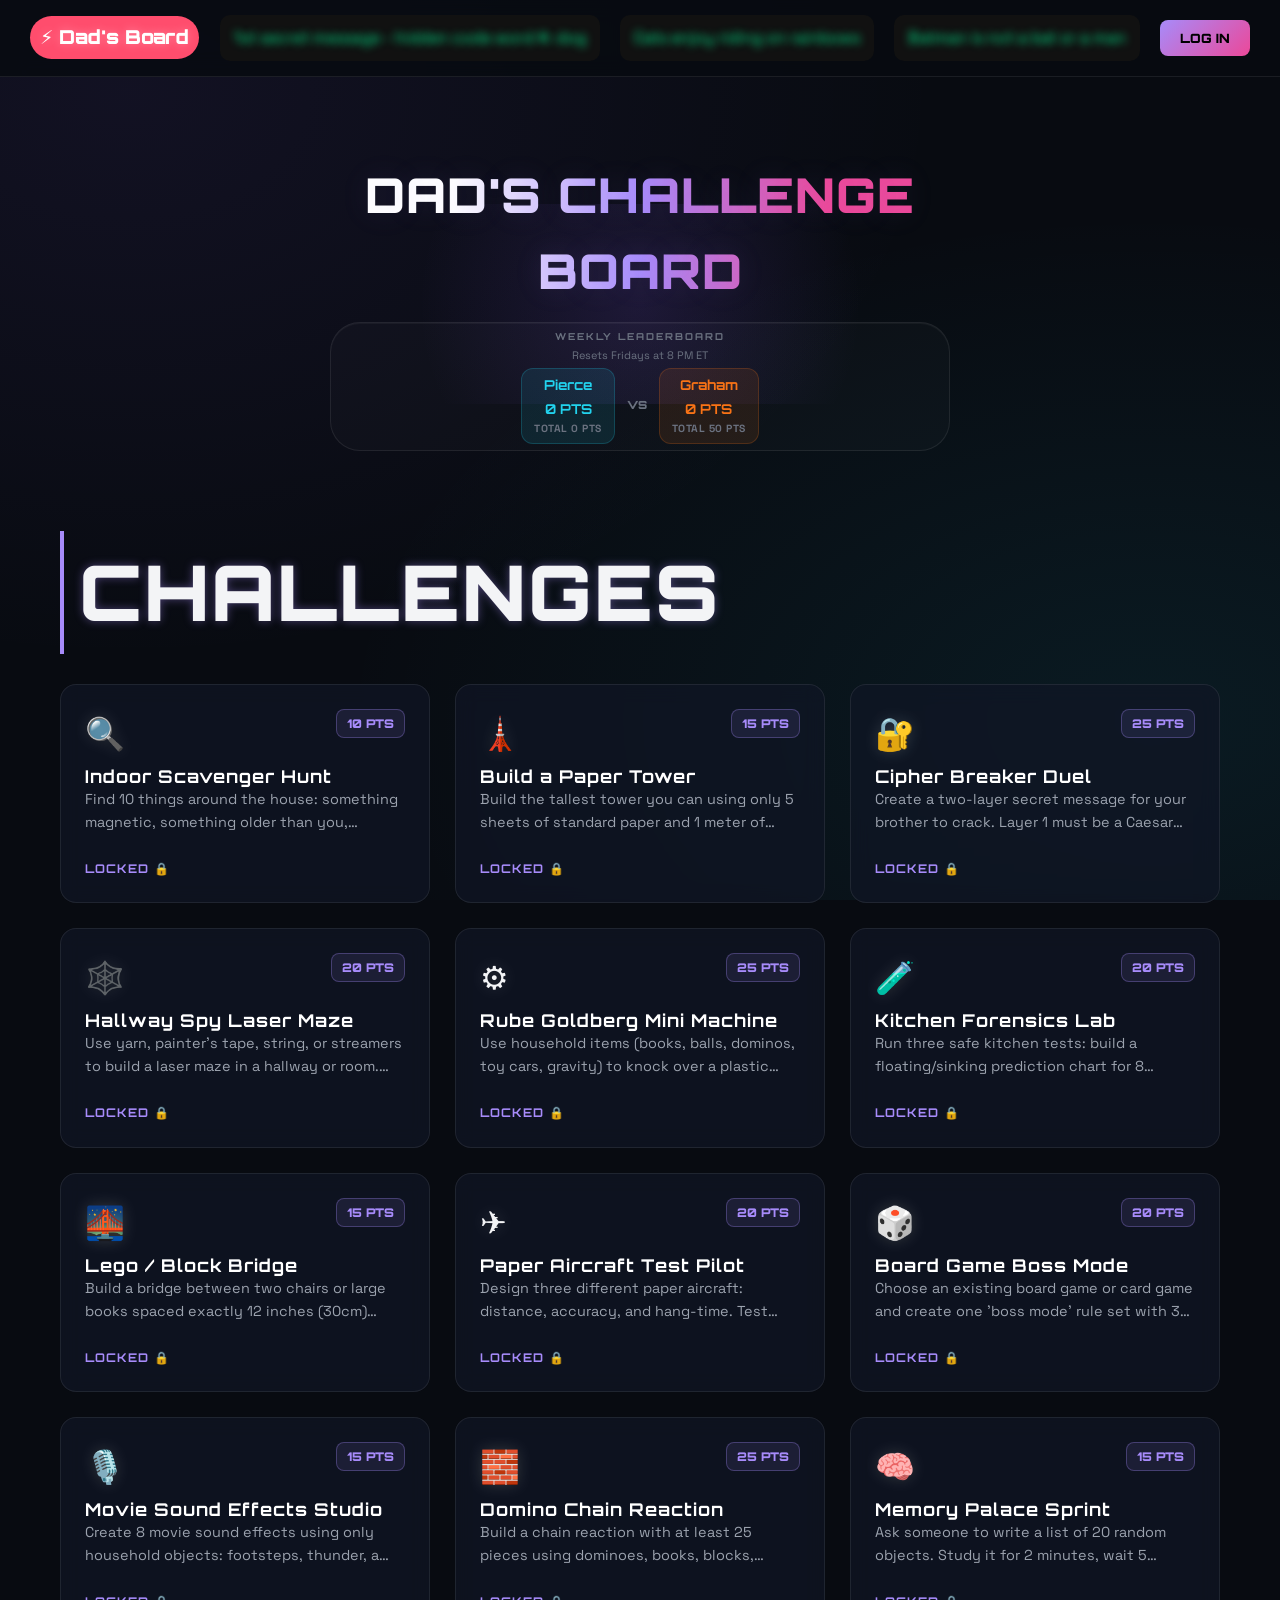
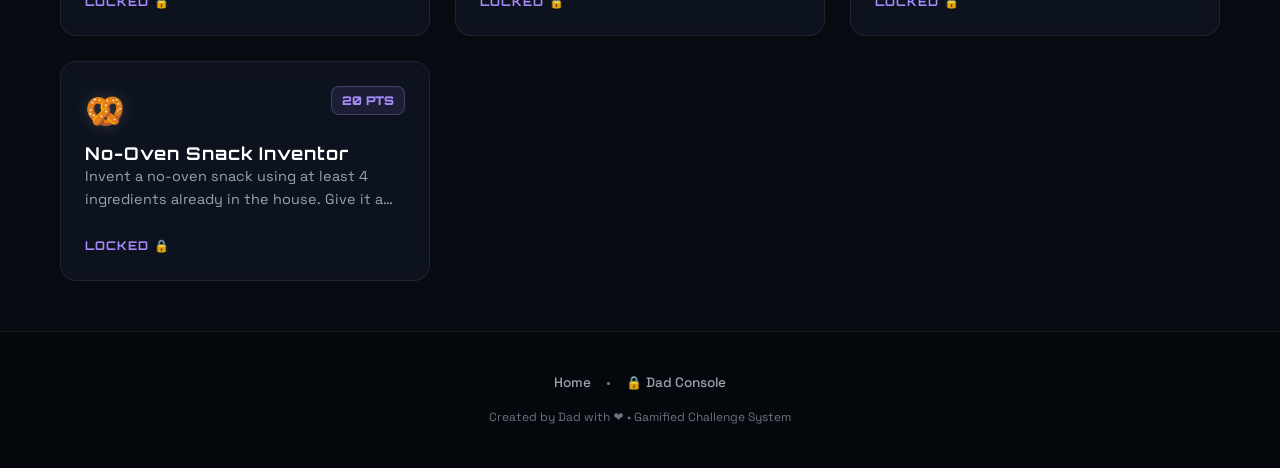
==== index.html @ 3fbb2ace "Add weekly score rollover" ====
<!DOCTYPE html>
<html lang="en">
<head>
  <meta charset="UTF-8">
  <meta name="viewport" content="width=device-width, initial-scale=1.0">
  <title>Dad's Challenge Board</title>
  <meta name="description" content="A client-side gamified challenge dashboard for Pierce and Graham to track their scores, view challenges, and log completions.">
  <!-- Fonts -->
  <link rel="preconnect" href="https://fonts.googleapis.com">
  <link rel="preconnect" href="https://fonts.gstatic.com" crossorigin>
  <link href="https://fonts.googleapis.com/css2?family=Orbitron:wght@500;700;900&family=Space+Grotesk:wght@400;500;700&display=swap" rel="stylesheet">
  <!-- Stylesheets -->
  <link rel="stylesheet" href="style.css">
</head>
<body>

  <!-- Top Bar / Navigation / Leaderboard -->
  <nav class="top-nav" aria-label="Main Navigation">
    <div class="nav-brand badge-wiggle" id="nav-brand-logo">
      <span class="logo-emoji">⚡</span> Dad's Board
    </div>
    
    <!-- Live Leaderboard -->
    <p class="secret">1st secret message - hidden code word #: dog</p>
    <p class="secret">Cats enjoy riding on rainbows</p>
        <p class="secret">Batman is not a bat or a man</p>



    <!-- Active User Profile Section -->
    <div class="auth-section" id="nav-auth-section">
      <button class="btn btn-primary btn-glow" id="btn-show-login">LOG IN</button>
      <div class="user-profile-badge hidden" id="user-profile-badge">
        <span class="user-avatar" id="current-user-avatar">👦</span>
        <div class="user-meta">
          <span class="user-name" id="current-user-name">Player</span>
          <span class="user-score" id="current-user-score">0 PTS</span>
        </div>
        <button class="btn-share-code" id="btn-copy-dad-code" type="button" title="Copy a review code to send Dad">Send to Dad</button>
        <button class="btn-logout" id="btn-logout" title="Log Out" aria-label="Log Out">✖</button>
      </div>
    </div>
  </nav>

  <!-- Hero Header Section -->
  <header class="hero-header">
    <div class="hero-bg-glow"></div>
    <div class="hero-content">
      <h1 class="hero-title" data-text="DAD'S CHALLENGE BOARD">DAD'S CHALLENGE BOARD</h1>
    <div class="leaderboard-preview" id="global-leaderboard" aria-label="Current Scores">
      <div class="leaderboard-title">WEEKLY LEADERBOARD</div>
      <div class="leaderboard-reset-note">Resets Fridays at 8 PM ET</div>
      <div class="scores-container ">
        <div class="player-score-tag pierce-tag" id="leaderboard-pierce">
          <span class="player-name">Pierce</span>
          <span class="player-points" id="lb-pts-pierce">0 PTS</span>
          <span class="player-total" id="lb-total-pierce">TOTAL 0 PTS</span>
        </div>
        <div class="score-vs">VS</div>
        <div class="player-score-tag graham-tag" id="leaderboard-graham">
          <span class="player-name">Graham</span>
          <span class="player-points" id="lb-pts-graham">0 PTS</span>
          <span class="player-total" id="lb-total-graham">TOTAL 50 PTS</span>
        </div>
      </div>
    </div>
      </div>
  </header>

  <!-- Main Challenge Grid -->
  <main class="main-container">
    <section class="challenges-section">
      <h2 class="section-title power-title">CHALLENGES</h2>
      <div class="challenges-grid" id="challenges-grid">
        <!-- Rendered dynamically by app.js -->
        <div class="loading-placeholder">Loading Quest Log...</div>
      </div>
    </section>
  </main>

  <!-- Login Modal -->
  <div class="modal-overlay hidden" id="login-modal" aria-hidden="true" role="dialog">
    <div class="modal-content login-box">
      <button class="modal-close" id="btn-close-login" aria-label="Close modal">&times;</button>
      <h2 class="modal-title">ACCESS PORTAL</h2>
      <p class="modal-subtitle">Choose your avatar and enter your credentials</p>
      
      <div class="login-avatar-select">
        <div class="avatar-option" data-username="pierce" tabindex="0">
          <span class="avatar-emoji">👦</span>
          <span class="avatar-label">Pierce</span>
        </div>
        <div class="avatar-option" data-username="graham" tabindex="0">
          <span class="avatar-emoji">🧑</span>
          <span class="avatar-label">Graham</span>
        </div>
      </div>

      <form id="login-form">
        <div class="form-group">
          <label for="login-username">Username</label>
          <input type="text" id="login-username" required placeholder="Enter username (pierce or graham)" autocomplete="username">
        </div>
        <div class="form-group">
          <label for="login-password">Password</label>
          <input type="password" id="login-password" required placeholder="••••••••" autocomplete="current-password">
        </div>
        <div id="login-error-msg" class="error-text hidden">Invalid credentials. Try again!</div>
        <button type="submit" class="btn btn-block btn-primary btn-glow" id="btn-submit-login">UNLOCK INTERFACE</button>
      </form>
    </div>
  </div>

  <!-- Challenge Details Modal -->
  <div class="modal-overlay hidden" id="details-modal" aria-hidden="true" role="dialog">
    <div class="modal-content details-box">
      <button class="modal-close" id="btn-close-details" aria-label="Close modal">&times;</button>
      
      <div class="modal-header-section">
        <span class="detail-icon" id="detail-challenge-icon">🔍</span>
        <div>
          <h2 class="modal-title text-left" id="detail-challenge-title">Quest Details</h2>
          <span class="badge badge-pts" id="detail-challenge-points">0 PTS</span>
        </div>
      </div>
      
      <div class="modal-body-section">
        <div class="challenge-desc-card">
          <h3 class="desc-heading">Quest Description</h3>
          <p id="detail-challenge-description">Quest instructions go here...</p>
        </div>

        <!-- Lock Warning (If not logged in) -->
        <div class="lock-warning-card" id="lock-warning">
          <span class="lock-icon">🔒</span>
          <h3>Quest Locked</h3>
          <p>You must log in as Pierce or Graham to view challenge details and submit your completion logs.</p>
          <button class="btn btn-secondary" id="btn-trigger-login-from-modal">Log In Now</button>
        </div>

        <!-- Submission Form (If logged in) -->
        <form id="submission-form" class="hidden">
          <input type="hidden" id="submission-challenge-id">
          
          <div class="submission-status-badge hidden" id="completed-badge">
            <span class="check-mark">✓</span> Quest Completed! You earned points.
          </div>
          
          <div class="form-group">
            <label for="submission-text" id="submission-label">Submit Your Completion Notes</label>
            <p class="form-help-text" id="submission-help">Tell Dad what you did, how you solved it, measurements, or the secret code. Once submitted, you'll earn points!</p>
            <textarea id="submission-text" required placeholder="Type your answers, details, or funny catchphrase here..." rows="4"></textarea>
          </div>
          
          <div class="form-actions">
            <button type="submit" class="btn btn-primary btn-glow" id="btn-submit-proof">SUBMIT PROOF</button>
            <span class="points-warning-note" id="points-warning">Points can only be earned once!</span>
          </div>
        </form>
      </div>
    </div>
  </div>

  <!-- Dad's Control Center Modal -->
  <div class="modal-overlay hidden" id="dad-modal" aria-hidden="true" role="dialog">
    <div class="modal-content dad-box">
      <button class="modal-close" id="btn-close-dad" aria-label="Close modal">&times;</button>
      <h2 class="modal-title">DAD'S COMMAND CENTER</h2>
      <p class="modal-subtitle">Review proof submissions and manage player databases</p>

      <!-- Dad login form if not authenticated as Dad -->
      <form id="dad-login-form">
        <div class="form-group">
          <label for="dad-password">Access PIN / Password</label>
          <input type="password" id="dad-password" required placeholder="Enter Dad's password" autocomplete="current-password">
        </div>
        <div id="dad-login-error" class="error-text hidden">Access denied. Secret PIN incorrect.</div>
        <button type="submit" class="btn btn-block btn-primary">VERIFY AUTHORIZATION</button>
      </form>

      <!-- Dad's active dashboard panel -->
      <div id="dad-panel" class="hidden">
        <div class="dad-tabs">
          <button class="tab-btn active" data-tab="tab-submissions">Kids' Submissions</button>
          <button class="tab-btn" data-tab="tab-settings">System Settings</button>
        </div>

        <!-- Submissions Tab -->
        <div class="tab-pane active" id="tab-submissions">
          <div class="review-code-import">
            <h3>Import Review Code</h3>
            <p>When Pierce or Graham sends a review code, paste it here so Dad's dashboard can show their submissions on this device.</p>
            <textarea id="dad-review-code" rows="3" placeholder="Paste Dad review code here..."></textarea>
            <div class="form-actions">
              <button class="btn btn-secondary" id="btn-import-review-code" type="button">Import Review Code</button>
              <span class="import-status" id="review-code-status" aria-live="polite"></span>
            </div>
          </div>
          <div class="submissions-list" id="dad-submissions-container">
            <!-- Populated dynamically -->
            <p class="no-submissions">No submissions yet.</p>
          </div>
        </div>

        <!-- Settings Tab -->
        <div class="tab-pane" id="tab-settings">
          <div class="danger-zone">
            <h3>Danger Zone</h3>
            <p>Warning: These reset this week's leaderboard progress. Archived totals stay saved.</p>
            <div class="btn-group">
              <button class="btn btn-danger" id="btn-reset-pierce">Reset Pierce This Week</button>
              <button class="btn btn-danger" id="btn-reset-graham">Reset Graham This Week</button>
            </div>
            <div class="btn-group" style="margin-top: 15px;">
              <button class="btn btn-danger btn-block" id="btn-reset-all">Reset This Week (Both Players)</button>
            </div>
          </div>

          <div class="backup-restore-zone" style="margin-top: 25px;">
            <h3>Backup & Restore Database</h3>
            <p>Save or restore the current state of scores and submissions.</p>
            <div class="btn-group">
              <button class="btn btn-secondary" id="btn-export-data">Export JSON Data</button>
              <button class="btn class-import btn-secondary" id="btn-import-data-trigger">Import JSON Data</button>
            </div>
            <input type="file" id="import-data-file" class="hidden" accept=".json">
          </div>
        </div>
      </div>
    </div>
  </div>

  <!-- Success Completion Toast / Alert -->
  <div class="toast-notification hidden" id="completion-toast">
    <div class="toast-icon">✨</div>
    <div class="toast-body">
      <div class="toast-title">QUEST COMPLETED!</div>
      <div class="toast-msg">+10 Points awarded! Excellent work.</div>
    </div>
  </div>

  <!-- Footer --><!-- Caesar might use this in roam: gjsf (<-- unencrypt this to find hidden word #2) -->
  <footer class="main-footer">
    <div class="footer-links">
      <a href="#home" id="footer-link-home">Home</a>
      <span>&bull;</span>
      <button class="dad-login-link" id="btn-trigger-dad-console" aria-label="Open Dad Console">
        <span class="padlock-icon">🔒</span> Dad Console
      </button>
    </div>
    <div class="footer-copyright">
      Created by Dad with ❤️ &bull; Gamified Challenge System
    </div>
  </footer>

  <!-- Scripts -->
  <script src="challenges.js"></script>
  <script src="score-history.js"></script>
  <script src="app.js"></script>
  <!-- Reflect on this idea: edoc terces 3# <- dniw -->
</body>
</html>
---- style.css ----
/* ==========================================
   Dad's Challenge Board - Custom CSS Stylesheet
   Theme: Sci-Fi Cyber Gamer (Neon, Dark Mode, Glassmorphic)
   ========================================== */

:root {
  /* Colors */
  --bg-color: #080b11;
  --bg-surface: rgba(16, 22, 37, 0.7);
  --bg-surface-solid: #101625;
  --border-color: rgba(255, 255, 255, 0.08);
  --border-glow: rgba(139, 92, 246, 0.2);
  
  --text-primary: #f3f4f6;
  --text-secondary: #9ca3af;
  --text-muted: #6b7280;
  
  --accent-purple: #a78bfa;
  --accent-purple-glow: rgba(167, 139, 250, 0.4);
  --accent-pink: #ec4899;
  --accent-cyan: #22d3ee;
  --accent-cyan-glow: rgba(34, 211, 238, 0.3);
  --accent-orange: #f97316;
  --accent-orange-glow: rgba(249, 115, 22, 0.3);
  --accent-green: #10b981;
  --accent-green-glow: rgba(16, 185, 129, 0.3);
  --accent-red: #ef4444;
  
  /* Fonts */
  --font-display: 'Orbitron', system-ui, -apple-system, sans-serif;
  --font-body: 'Space Grotesk', system-ui, -apple-system, sans-serif;
  
  /* Layout */
  --radius-sm: 8px;
  --radius-md: 16px;
  --radius-lg: 24px;
  --shadow-neon: 0 0 15px var(--accent-purple-glow);
  --transition-smooth: all 0.3s cubic-bezier(0.4, 0, 0.2, 1);
}

/* Base Styles */
* {
  box-sizing: border-box;
  margin: 0;
  padding: 0;
}

body {
  background-color: var(--bg-color);
  background-image: 
    radial-gradient(at 10% 10%, rgba(139, 92, 246, 0.08) 0px, transparent 50%),
    radial-gradient(at 90% 80%, rgba(34, 211, 238, 0.08) 0px, transparent 50%);
  background-attachment: fixed;
  color: var(--text-primary);
  font-family: var(--font-body);
  line-height: 1.6;
  min-height: 100vh;
  display: flex;
  flex-direction: column;
  overflow-x: hidden;
}

/* Typography */
h1, h2, h3, h4 {
  font-family: var(--font-display);
  letter-spacing: 1px;
}

/* Scrollbar */
::-webkit-scrollbar {
  width: 8px;
}
::-webkit-scrollbar-track {
  background: var(--bg-color);
}
::-webkit-scrollbar-thumb {
  background: #1e293b;
  border-radius: var(--radius-sm);
}
::-webkit-scrollbar-thumb:hover {
  background: var(--accent-purple);
}

/* Layout Utilities */
.hidden {
  display: none !important;
}

/* Top Nav Styling */
.top-nav {
  display: flex;
  justify-content: space-between;
  align-items: center;
  padding: 15px 30px;
  background: rgba(8, 11, 17, 0.85);
  backdrop-filter: blur(12px);
  -webkit-backdrop-filter: blur(12px);
  border-bottom: 1px solid var(--border-color);
  position: sticky;
  top: 0;
  z-index: 100;
}

.nav-brand {
  font-family: var(--font-display);
  font-weight: 900;
  font-size: 1.2rem;
  color: #fff;
  text-shadow: 0 0 10px rgba(255, 255, 255, 0.3);
  display: flex;
  align-items: center;
  gap: 8px;
}

.logo-emoji {
  animation: pulse-glow 2s infinite ease-in-out;
}

/* Live Leaderboard in Nav */
.leaderboard-preview {
  display: flex;
  flex-direction: column;
  align-items: center;
  background: rgba(255, 255, 255, 0.02);
  border: 1px solid var(--border-color);
  padding: 6px 16px;
  border-radius: 30px;
  box-shadow: inset 0 1px 1px rgba(255, 255, 255, 0.05);
}

.leaderboard-title {
  font-family: var(--font-display);
  font-size: 0.6rem;
  letter-spacing: 2px;
  color: var(--text-muted);
  font-weight: 700;
  margin-bottom: 2px;
}

.scores-container {
  display: flex;
  align-items: center;
  gap: 12px;
}

.player-score-tag {
  display: flex;
  flex-direction: column;
  align-items: center;
  gap: 2px;
  font-family: var(--font-display);
  font-size: 0.85rem;
  font-weight: 700;
  padding: 5px 12px;
  border-radius: 12px;
  transition: var(--transition-smooth);
}

.player-points,
.player-total {
  white-space: nowrap;
}

.player-total {
  color: var(--text-muted);
  font-family: var(--font-body);
  font-size: 0.65rem;
  font-weight: 700;
  letter-spacing: 0.5px;
}

.leaderboard-reset-note {
  color: var(--text-muted);
  font-size: 0.68rem;
  margin-bottom: 4px;
}

.pierce-tag {
  background: rgba(34, 211, 238, 0.1);
  border: 1px solid rgba(34, 211, 238, 0.2);
  color: var(--accent-cyan);
}

.pierce-tag.winner {
  box-shadow: 0 0 10px var(--accent-cyan-glow);
  border-color: var(--accent-cyan);
}

.graham-tag {
  background: rgba(249, 115, 22, 0.1);
  border: 1px solid rgba(249, 115, 22, 0.2);
  color: var(--accent-orange);
}

.graham-tag.winner {
  box-shadow: 0 0 10px var(--accent-orange-glow);
  border-color: var(--accent-orange);
}

.score-vs {
  font-size: 0.7rem;
  color: var(--text-muted);
  font-family: var(--font-display);
  font-weight: 900;
}

/* Auth / Profile Badge in Nav */
.auth-section {
  display: flex;
  align-items: center;
}

.user-profile-badge {
  display: flex;
  align-items: center;
  gap: 10px;
  background: rgba(255, 255, 255, 0.05);
  border: 1px solid var(--border-color);
  padding: 4px 12px;
  border-radius: 20px;
  transition: var(--transition-smooth);
}

.user-profile-badge:hover {
  border-color: var(--accent-purple);
}

.user-avatar {
  font-size: 1.2rem;
}

.user-meta {
  display: flex;
  flex-direction: column;
}

.user-name {
  font-weight: 700;
  font-size: 0.8rem;
  line-height: 1.2;
}

.user-score {
  font-family: var(--font-display);
  font-size: 0.7rem;
  color: var(--accent-purple);
  font-weight: 900;
}

.btn-logout {
  background: transparent;
  border: none;
  color: var(--text-muted);
  cursor: pointer;
  font-size: 0.8rem;
  margin-left: 5px;
  padding: 2px;
  transition: var(--transition-smooth);
}

.btn-logout:hover {
  color: var(--accent-red);
}

.btn-share-code {
  background: rgba(34, 211, 238, 0.08);
  border: 1px solid rgba(34, 211, 238, 0.25);
  border-radius: 999px;
  color: var(--accent-cyan);
  cursor: pointer;
  font-family: var(--font-display);
  font-size: 0.62rem;
  font-weight: 700;
  letter-spacing: 0.5px;
  padding: 5px 9px;
  text-transform: uppercase;
  transition: var(--transition-smooth);
}

.btn-share-code:hover {
  border-color: var(--accent-cyan);
  box-shadow: 0 0 10px var(--accent-cyan-glow);
}

/* Button Styles */
.btn {
  background: transparent;
  color: var(--text-primary);
  border: 1px solid var(--border-color);
  padding: 10px 20px;
  border-radius: var(--radius-sm);
  font-family: var(--font-display);
  font-size: 0.8rem;
  font-weight: 700;
  text-transform: uppercase;
  cursor: pointer;
  transition: var(--transition-smooth);
  display: inline-flex;
  align-items: center;
  justify-content: center;
  gap: 8px;
}

.btn-primary {
  background: linear-gradient(135deg, var(--accent-purple), var(--accent-pink));
  color: #000;
  font-weight: 900;
  border: none;
}

.btn-primary:hover {
  transform: translateY(-2px);
  box-shadow: 0 5px 15px rgba(167, 139, 250, 0.4);
}

.btn-secondary {
  border-color: var(--accent-purple);
  color: var(--accent-purple);
}

.btn-secondary:hover {
  background: rgba(167, 139, 250, 0.05);
  box-shadow: 0 0 10px rgba(167, 139, 250, 0.2);
}

.btn-danger {
  border-color: var(--accent-red);
  color: var(--accent-red);
}

.btn-danger:hover {
  background: rgba(239, 68, 68, 0.1);
  box-shadow: 0 0 10px rgba(239, 68, 68, 0.2);
}

.btn-block {
  display: flex;
  width: 100%;
}

.btn-glow {
  position: relative;
}

.btn-glow::after {
  content: '';
  position: absolute;
  top: 0; right: 0; bottom: 0; left: 0;
  border-radius: inherit;
  box-shadow: 0 0 10px var(--accent-purple);
  opacity: 0;
  transition: var(--transition-smooth);
}

.btn-glow:hover::after {
  opacity: 0.5;
}

/* Hero Header */
.hero-header {
  position: relative;
  text-align: center;
  padding: 80px 20px;
  overflow: hidden;
}

.hero-bg-glow {
  position: absolute;
  top: 50%;
  left: 50%;
  transform: translate(-50%, -50%);
  width: 600px;
  height: 200px;
  background: radial-gradient(circle, rgba(139, 92, 246, 0.15) 0%, transparent 70%);
  z-index: 1;
  pointer-events: none;
}

.hero-content {
  position: relative;
  z-index: 2;
  width: 50%;
  margin: 0 auto;
}

.hero-title {
  font-size: 3rem;
  font-weight: 900;
  text-transform: uppercase;
  background: linear-gradient(to right, #fff 20%, #a78bfa 50%, #ec4899 80%);
  background-size: auto;
  -webkit-background-clip: text;
  background-clip: text;
  -webkit-text-fill-color: transparent;
  text-shadow: 0 0 30px rgba(167, 139, 250, 0.1);
  margin-bottom: 12px;
  position: relative;
  animation: float 4s ease-in-out infinite;
}

.hero-subtitle {
  font-size: 1.1rem;
  color: var(--text-secondary);
  max-width: 600px;
  margin: 0 auto;
}

/* Main Grid & Sections */
.main-container {
  max-width: 1200px;
  margin: 0 auto 50px auto;
  padding: 0 20px;
  flex: 1;
  width: 100%;
}

.challenges-section {
  display: flex;
  flex-direction: column;
  gap: 30px;
}

.section-title {
  font-size: 1.5rem;
  border-left: 4px solid var(--accent-purple);
  padding-left: 15px;
  text-shadow: 0 0 10px var(--accent-purple-glow);
}

.challenges-grid {
  display: grid;
  grid-template-columns: repeat(auto-fit, minmax(280px, 1fr));
  gap: 25px;
}

.loading-placeholder {
  text-align: center;
  grid-column: 1 / -1;
  color: var(--text-muted);
  font-family: var(--font-display);
  padding: 50px 0;
  font-size: 1.1rem;
  animation: pulse-glow 1.5s infinite ease-in-out;
}

/* Card Styling */
.challenge-card {
  background: var(--bg-surface);
  backdrop-filter: blur(10px);
  -webkit-backdrop-filter: blur(10px);
  border: 1px solid var(--border-color);
  border-radius: var(--radius-md);
  padding: 24px;
  display: flex;
  flex-direction: column;
  justify-content: space-between;
  gap: 15px;
  cursor: pointer;
  position: relative;
  overflow: hidden;
  transition: transform 0.25s cubic-bezier(0.175, 0.885, 0.32, 1.275), border-color 0.25s ease, box-shadow 0.25s ease;
}

.challenge-card::before {
  content: '';
  position: absolute;
  top: 0; left: 0; right: 0;
  height: 3px;
  background: transparent;
  transition: var(--transition-smooth);
}

.challenge-card:hover {
  transform: translateY(-5px) scale(1.02);
  border-color: rgba(167, 139, 250, 0.3);
  box-shadow: 0 10px 20px rgba(0, 0, 0, 0.3), 0 0 15px rgba(167, 139, 250, 0.05);
}

.challenge-card.completed {
  border-color: rgba(16, 185, 129, 0.3);
}

.challenge-card.completed::before {
  background: var(--accent-green);
}

.challenge-card.completed:hover {
  border-color: var(--accent-green);
  box-shadow: 0 10px 20px rgba(0, 0, 0, 0.3), 0 0 15px var(--accent-green-glow);
}

/* Card Header Components */
.card-top {
  display: flex;
  justify-content: space-between;
  align-items: flex-start;
}

.card-icon {
  font-size: 2rem;
  filter: drop-shadow(0 0 8px rgba(255, 255, 255, 0.15));
}

.badge {
  display: inline-flex;
  align-items: center;
  padding: 4px 10px;
  border-radius: 8px;
  font-family: var(--font-display);
  font-size: 0.75rem;
  font-weight: 900;
}

.badge-pts {
  background: rgba(167, 139, 250, 0.1);
  border: 1px solid rgba(167, 139, 250, 0.3);
  color: var(--accent-purple);
}

.badge-completed {
  background: rgba(16, 185, 129, 0.15);
  border: 1px solid var(--accent-green);
  color: var(--accent-green);
  text-shadow: 0 0 5px rgba(16, 185, 129, 0.3);
}

.card-title {
  font-size: 1.1rem;
  font-weight: 700;
  line-height: 1.3;
  color: #fff;
  margin-top: 5px;
}

.card-desc {
  font-size: 0.9rem;
  color: var(--text-secondary);
  display: -webkit-box;
  -webkit-line-clamp: 2;
  -webkit-box-orient: vertical;
  overflow: hidden;
  text-overflow: ellipsis;
  flex-grow: 1;
}

.card-footer {
  display: flex;
  justify-content: space-between;
  align-items: center;
  font-size: 0.8rem;
  margin-top: 10px;
}

.card-action-text {
  font-family: var(--font-display);
  font-weight: 700;
  font-size: 0.75rem;
  letter-spacing: 1px;
  color: var(--accent-purple);
  text-transform: uppercase;
}

.completed-indicator {
  color: var(--accent-green);
  display: flex;
  align-items: center;
  gap: 5px;
  font-weight: 700;
}

/* Modals System */
.modal-overlay {
  position: fixed;
  top: 0; left: 0; right: 0; bottom: 0;
  background: rgba(4, 6, 10, 0.85);
  backdrop-filter: blur(8px);
  -webkit-backdrop-filter: blur(8px);
  display: flex;
  align-items: center;
  justify-content: center;
  padding: 20px;
  z-index: 1000;
  opacity: 1;
  transition: opacity 0.2s ease;
}

.modal-content {
  background: var(--bg-surface-solid);
  border: 1px solid var(--border-color);
  border-radius: var(--radius-lg);
  padding: 40px;
  width: 100%;
  max-width: 550px;
  position: relative;
  box-shadow: 0 25px 50px -12px rgba(0, 0, 0, 0.5), 0 0 30px rgba(139, 92, 246, 0.05);
  animation: modal-zoom 0.3s cubic-bezier(0.34, 1.56, 0.64, 1) forwards;
}

.modal-close {
  position: absolute;
  top: 20px;
  right: 20px;
  background: transparent;
  border: none;
  color: var(--text-muted);
  font-size: 2rem;
  line-height: 1;
  cursor: pointer;
  transition: var(--transition-smooth);
}

.modal-close:hover {
  color: #fff;
  transform: rotate(90deg);
}

.modal-title {
  font-size: 1.4rem;
  color: #fff;
  text-align: center;
  margin-bottom: 5px;
}

.modal-subtitle {
  text-align: center;
  font-size: 0.9rem;
  color: var(--text-secondary);
  margin-bottom: 25px;
}

/* Forms styling */
.form-group {
  margin-bottom: 20px;
}

.form-group label {
  display: block;
  font-family: var(--font-display);
  font-size: 0.75rem;
  font-weight: 700;
  text-transform: uppercase;
  letter-spacing: 1px;
  margin-bottom: 8px;
  color: var(--text-secondary);
}

.form-group input[type="text"],
.form-group input[type="password"],
.form-group textarea {
  width: 100%;
  padding: 12px 16px;
  background: rgba(255, 255, 255, 0.03);
  border: 1px solid var(--border-color);
  border-radius: var(--radius-sm);
  color: #fff;
  font-family: var(--font-body);
  font-size: 0.95rem;
  transition: var(--transition-smooth);
}

.form-group input:focus,
.form-group textarea:focus {
  outline: none;
  border-color: var(--accent-purple);
  box-shadow: 0 0 10px rgba(167, 139, 250, 0.15);
  background: rgba(255, 255, 255, 0.05);
}

.form-help-text {
  font-size: 0.8rem;
  color: var(--text-muted);
  margin-top: -4px;
  margin-bottom: 12px;
}

.error-text {
  color: var(--accent-red);
  font-size: 0.85rem;
  margin-bottom: 15px;
  text-align: center;
  font-weight: 500;
}

/* Avatar selector for Login */
.login-avatar-select {
  display: flex;
  gap: 20px;
  margin-bottom: 25px;
}

.avatar-option {
  flex: 1;
  background: rgba(255, 255, 255, 0.02);
  border: 1px solid var(--border-color);
  border-radius: var(--radius-md);
  padding: 15px;
  display: flex;
  flex-direction: column;
  align-items: center;
  cursor: pointer;
  transition: var(--transition-smooth);
}

.avatar-option:hover {
  background: rgba(255, 255, 255, 0.04);
  border-color: var(--text-muted);
}

.avatar-option.selected {
  background: rgba(167, 139, 250, 0.08);
  border-color: var(--accent-purple);
  box-shadow: 0 0 15px rgba(167, 139, 250, 0.15);
}

.avatar-emoji {
  font-size: 2.2rem;
  margin-bottom: 5px;
  transition: var(--transition-smooth);
}

.avatar-option:hover .avatar-emoji {
  transform: scale(1.1);
}

.avatar-label {
  font-family: var(--font-display);
  font-weight: 700;
  font-size: 0.8rem;
}

/* Details Modal Specifics */
.details-box {
  max-width: 650px;
}

.modal-header-section {
  display: flex;
  align-items: center;
  gap: 20px;
  border-bottom: 1px solid var(--border-color);
  padding-bottom: 20px;
  margin-bottom: 25px;
}

.detail-icon {
  font-size: 3rem;
  background: rgba(255, 255, 255, 0.03);
  padding: 10px;
  border-radius: var(--radius-md);
  border: 1px solid var(--border-color);
}

.text-left {
  text-align: left;
}

.challenge-desc-card {
  background: rgba(255, 255, 255, 0.01);
  border: 1px solid var(--border-color);
  padding: 20px;
  border-radius: var(--radius-md);
  margin-bottom: 25px;
}

.desc-heading {
  font-size: 0.85rem;
  color: var(--text-muted);
  margin-bottom: 8px;
}

#detail-challenge-description {
  white-space: pre-wrap;
}

/* Lock Warning inside Modal */
.lock-warning-card {
  display: flex;
  flex-direction: column;
  align-items: center;
  text-align: center;
  padding: 30px;
  border: 1px dashed rgba(167, 139, 250, 0.3);
  border-radius: var(--radius-md);
  background: rgba(167, 139, 250, 0.02);
  gap: 12px;
}

.lock-icon {
  font-size: 2.5rem;
  animation: float 3s ease-in-out infinite;
}

.lock-warning-card h3 {
  font-size: 1.1rem;
}

.lock-warning-card p {
  color: var(--text-secondary);
  font-size: 0.9rem;
  max-width: 320px;
}

/* Submission Form and Badges */
.submission-status-badge {
  display: flex;
  align-items: center;
  gap: 10px;
  background: rgba(16, 185, 129, 0.1);
  border: 1px solid var(--accent-green);
  color: var(--accent-green);
  padding: 12px;
  border-radius: var(--radius-sm);
  font-weight: 700;
  margin-bottom: 20px;
}

.check-mark {
  font-size: 1.2rem;
}

.form-actions {
  display: flex;
  align-items: center;
  gap: 20px;
  margin-top: 10px;
}

.points-warning-note {
  font-size: 0.75rem;
  color: var(--text-muted);
}

/* Toast Notifications */
.toast-notification {
  position: fixed;
  bottom: 30px;
  right: 30px;
  background: var(--bg-surface-solid);
  border: 2px solid var(--accent-green);
  border-radius: var(--radius-md);
  padding: 15px 25px;
  display: flex;
  align-items: center;
  gap: 15px;
  box-shadow: 0 10px 30px rgba(16, 185, 129, 0.2);
  z-index: 2000;
  animation: slide-in-bottom 0.3s cubic-bezier(0.175, 0.885, 0.32, 1.275) forwards;
}

.toast-icon {
  font-size: 2rem;
  animation: spin-glow 1.5s infinite linear;
}

.toast-title {
  font-family: var(--font-display);
  font-weight: 900;
  font-size: 0.9rem;
  color: var(--accent-green);
}

.toast-msg {
  font-size: 0.85rem;
  color: var(--text-secondary);
}

/* Dad's Dashboard Modal */
.dad-box {
  max-width: 750px;
  min-height: 450px;
}

.dad-tabs {
  display: flex;
  border-bottom: 1px solid var(--border-color);
  margin-bottom: 20px;
}

.tab-btn {
  background: transparent;
  border: none;
  border-bottom: 2px solid transparent;
  color: var(--text-secondary);
  font-family: var(--font-display);
  padding: 10px 20px;
  cursor: pointer;
  font-weight: 700;
  font-size: 0.85rem;
  transition: var(--transition-smooth);
}

.tab-btn:hover {
  color: #fff;
}

.tab-btn.active {
  color: var(--accent-purple);
  border-color: var(--accent-purple);
}

.tab-pane {
  display: none;
}

.tab-pane.active {
  display: block;
}

.submissions-list {
  display: flex;
  flex-direction: column;
  gap: 15px;
  max-height: 400px;
  overflow-y: auto;
  padding-right: 5px;
}

.review-code-import {
  background: rgba(34, 211, 238, 0.04);
  border: 1px solid rgba(34, 211, 238, 0.14);
  border-radius: var(--radius-md);
  margin-bottom: 18px;
  padding: 16px;
}

.review-code-import h3 {
  color: var(--accent-cyan);
  font-size: 0.95rem;
  margin-bottom: 6px;
}

.review-code-import p {
  color: var(--text-secondary);
  font-size: 0.85rem;
  margin-bottom: 12px;
}

.review-code-import textarea {
  width: 100%;
  min-height: 76px;
  resize: vertical;
  padding: 12px 16px;
  background: rgba(255, 255, 255, 0.03);
  border: 1px solid var(--border-color);
  border-radius: var(--radius-sm);
  color: #fff;
  font-family: var(--font-body);
  font-size: 0.9rem;
}

.review-code-import textarea:focus {
  outline: none;
  border-color: var(--accent-cyan);
  box-shadow: 0 0 10px rgba(34, 211, 238, 0.15);
}

.import-status {
  color: var(--text-secondary);
  font-size: 0.8rem;
}

.no-submissions {
  color: var(--text-muted);
  text-align: center;
  padding: 50px 0;
  font-style: italic;
}

.dad-submission-card {
  background: rgba(255, 255, 255, 0.02);
  border: 1px solid var(--border-color);
  border-radius: var(--radius-md);
  padding: 16px;
  display: flex;
  flex-direction: column;
  gap: 8px;
}

.sub-header {
  display: flex;
  justify-content: space-between;
  align-items: center;
  font-size: 0.8rem;
  color: var(--text-muted);
}

.sub-player {
  font-weight: 700;
  text-transform: uppercase;
}

.sub-player.pierce {
  color: var(--accent-cyan);
}

.sub-player.graham {
  color: var(--accent-orange);
}

.sub-title {
  font-size: 1.05rem;
  font-weight: 700;
  color: #fff;
}

.sub-text {
  background: rgba(0, 0, 0, 0.2);
  padding: 10px 12px;
  border-radius: var(--radius-sm);
  font-size: 0.9rem;
  color: var(--text-secondary);
  white-space: pre-wrap;
  border-left: 3px solid var(--border-color);
}

.sub-text.pierce {
  border-color: var(--accent-cyan);
}

.sub-text.graham {
  border-color: var(--accent-orange);
}

.sub-footer {
  display: flex;
  justify-content: space-between;
  align-items: center;
}

.sub-time {
  font-size: 0.75rem;
  color: var(--text-muted);
}

.danger-zone, .backup-restore-zone {
  border: 1px solid rgba(239, 68, 68, 0.15);
  border-radius: var(--radius-md);
  padding: 20px;
  background: rgba(239, 68, 68, 0.01);
}

.backup-restore-zone {
  border-color: var(--border-color);
  background: transparent;
}

.danger-zone h3 {
  color: var(--accent-red);
  font-size: 1.1rem;
  margin-bottom: 5px;
}

.danger-zone p, .backup-restore-zone p {
  font-size: 0.85rem;
  color: var(--text-secondary);
  margin-bottom: 15px;
}

.btn-group {
  display: flex;
  gap: 10px;
  width: 100%;
}

.btn-group .btn {
  flex: 1;
}

/* Footer Section */
.main-footer {
  background: rgba(5, 7, 12, 0.95);
  padding: 40px 20px;
  border-top: 1px solid var(--border-color);
  text-align: center;
  margin-top: auto;
  font-size: 0.85rem;
  color: var(--text-muted);
}

.footer-links {
  display: flex;
  justify-content: center;
  align-items: center;
  gap: 15px;
  margin-bottom: 15px;
}

.footer-links a, .dad-login-link {
  color: var(--text-secondary);
  text-decoration: none;
  font-weight: 500;
  transition: var(--transition-smooth);
}

.footer-links a:hover, .dad-login-link:hover {
  color: var(--accent-purple);
}

.dad-login-link {
  background: transparent;
  border: none;
  cursor: pointer;
  font-family: inherit;
  font-size: inherit;
  display: flex;
  align-items: center;
  gap: 4px;
}

.padlock-icon {
  font-size: 0.8rem;
}

.footer-copyright {
  font-size: 0.75rem;
}

.power-title {
  font-size: clamp(2rem, 6vw, 5rem);
  font-weight: 1000;
  letter-spacing: 2px;
  text-transform: uppercase;
  animation: glowPulse 2.4s ease-in-out infinite;
}

@keyframes glowPulse {
  0%, 100% {
    text-shadow: 0 0 6px #00e5ff, 0 0 14px #00e5ff;
    transform: scale(1);
  }
  50% {
    text-shadow: 0 0 12px #ffcc33, 0 0 28px #ffcc33;
    transform: scale(1.03);
  }
}

.secret {
  display: inline-block;
  padding: 10px 14px;
  border-radius: 10px;
  background: #111;
  color: transparent;
  text-shadow: 0 0 8px #00ff99;
  cursor: pointer;
  transition: color 220ms ease, text-shadow 220ms ease, transform 220ms ease;
}

.secret:hover {
  color: #00ff99;
  text-shadow: none;
  transform: scale(1.04);
}

.badge-wiggle {
  display: inline-block;
  padding: 6px 10px;
  border-radius: 999px;
  background: #ff4d6d;
  color: white;
  font-weight: 900;
  animation: wiggle 1.4s ease-in-out infinite;
}

@keyframes wiggle {
  0%, 100% { transform: rotate(0deg); }
  20% { transform: rotate(-5deg); }
  40% { transform: rotate(5deg); }
  60% { transform: rotate(-3deg); }
  80% { transform: rotate(3deg); }
}

/* Animations */
@keyframes float {
  0% { transform: translateY(0px); }
  50% { transform: translateY(-8px); }
  100% { transform: translateY(0px); }
}

@keyframes pulse-glow {
  0% { opacity: 0.8; text-shadow: 0 0 5px rgba(255, 255, 255, 0.2); }
  50% { opacity: 1; text-shadow: 0 0 15px rgba(255, 255, 255, 0.6); }
  100% { opacity: 0.8; text-shadow: 0 0 5px rgba(255, 255, 255, 0.2); }
}

@keyframes spin-glow {
  0% { transform: rotate(0deg); filter: drop-shadow(0 0 2px var(--accent-green)); }
  50% { filter: drop-shadow(0 0 10px var(--accent-green)); }
  100% { transform: rotate(360deg); filter: drop-shadow(0 0 2px var(--accent-green)); }
}

@keyframes modal-zoom {
  from { transform: scale(0.95); opacity: 0; }
  to { transform: scale(1); opacity: 1; }
}

@keyframes slide-in-bottom {
  from { transform: translateY(100px); opacity: 0; }
  to { transform: translateY(0); opacity: 1; }
}

/* Responsiveness */
@media (max-width: 768px) {
  .top-nav {
    flex-direction: column;
    gap: 15px;
    padding: 15px;
  }
  
  .nav-brand {
    order: 1;
  }
  
  .leaderboard-preview {
    order: 3;
    width: 50%;
  }
  
  .auth-section {
    order: 2;
    width: 100%;
    justify-content: center;
  }
  
  .hero-title {
    font-size: 2.2rem;
  }
  
  .hero-header {
    padding: 40px 10px;
  }
  
  .modal-content {
    padding: 25px 15px;
  }
  
  .btn-group {
    flex-direction: column;
  }
  
  .form-actions {
    flex-direction: column;
    align-items: stretch;
  }
}
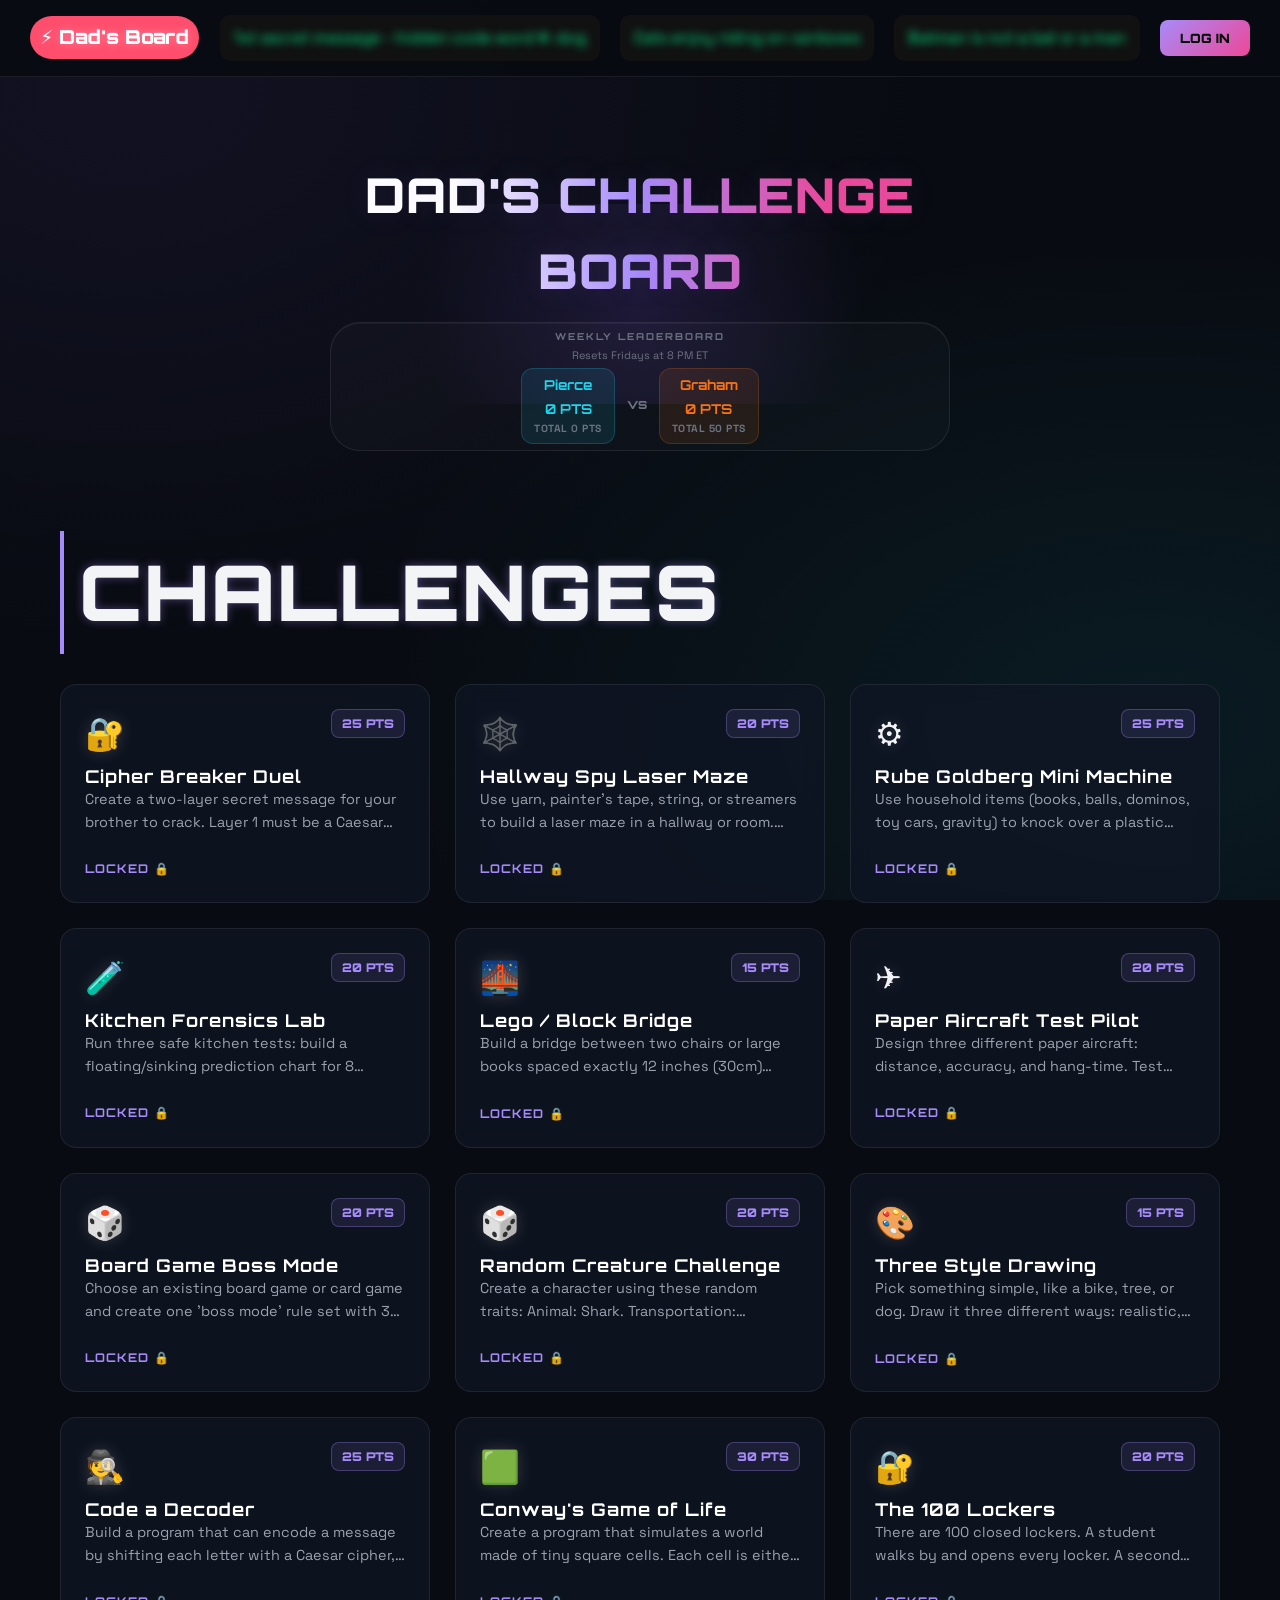
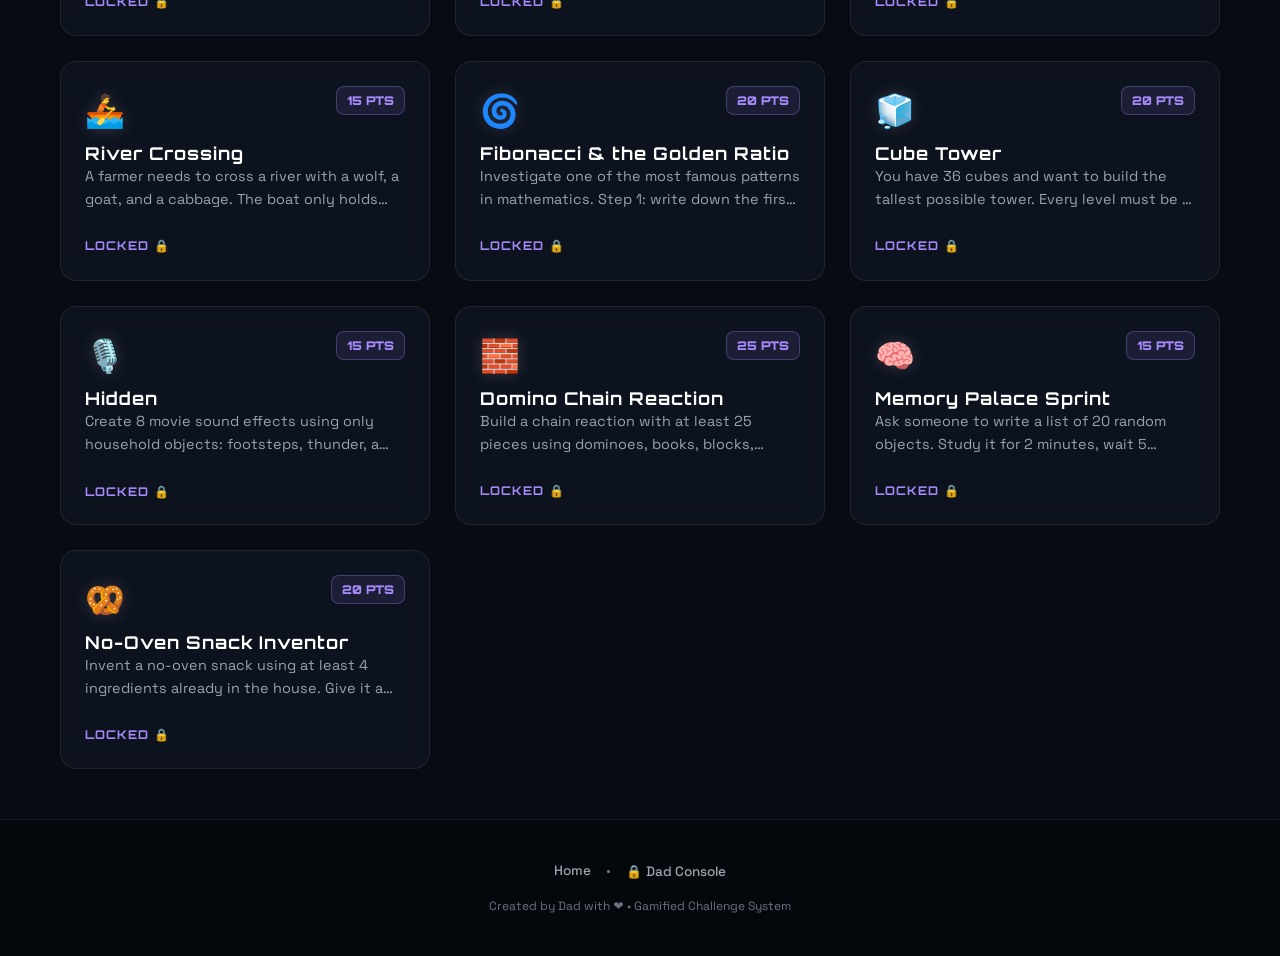
==== commit 2caa511e: "Merge branch 'main' of https://github.com/wardtwits/dads-challenge" ====
--- a/index.html
+++ b/index.html
@@ -14,6 +14,7 @@
 </head>
 <body>
 
+
   <!-- Top Bar / Navigation / Leaderboard -->
   <nav class="top-nav" aria-label="Main Navigation">
     <div class="nav-brand badge-wiggle" id="nav-brand-logo">
--- a/style.css
+++ b/style.css
@@ -374,6 +374,44 @@
   background: radial-gradient(circle, rgba(139, 92, 246, 0.15) 0%, transparent 70%);
   z-index: 1;
   pointer-events: none;
+}
+.flip-card {
+  width: 220px;
+  height: 140px;
+  perspective: 1000px;
+}
+
+.flip-inner {
+  width: 100%;
+  height: 100%;
+  position: relative;
+  transform-style: preserve-3d;
+  transition: transform 500ms ease;
+}
+
+.flip-card:hover .flip-inner {
+  transform: rotateY(180deg);
+}
+
+.flip-front,
+.flip-back {
+  position: absolute;
+  inset: 0;
+  display: grid;
+  place-items: center;
+  padding: 16px;
+  border-radius: 16px;
+  border: 2px solid #111;
+  backface-visibility: hidden;
+}
+
+.flip-front {
+  background: #7bdff2;
+}
+
+.flip-back {
+  background: #b2f7ef;
+  transform: rotateY(180deg);
 }
 
 .hero-content {
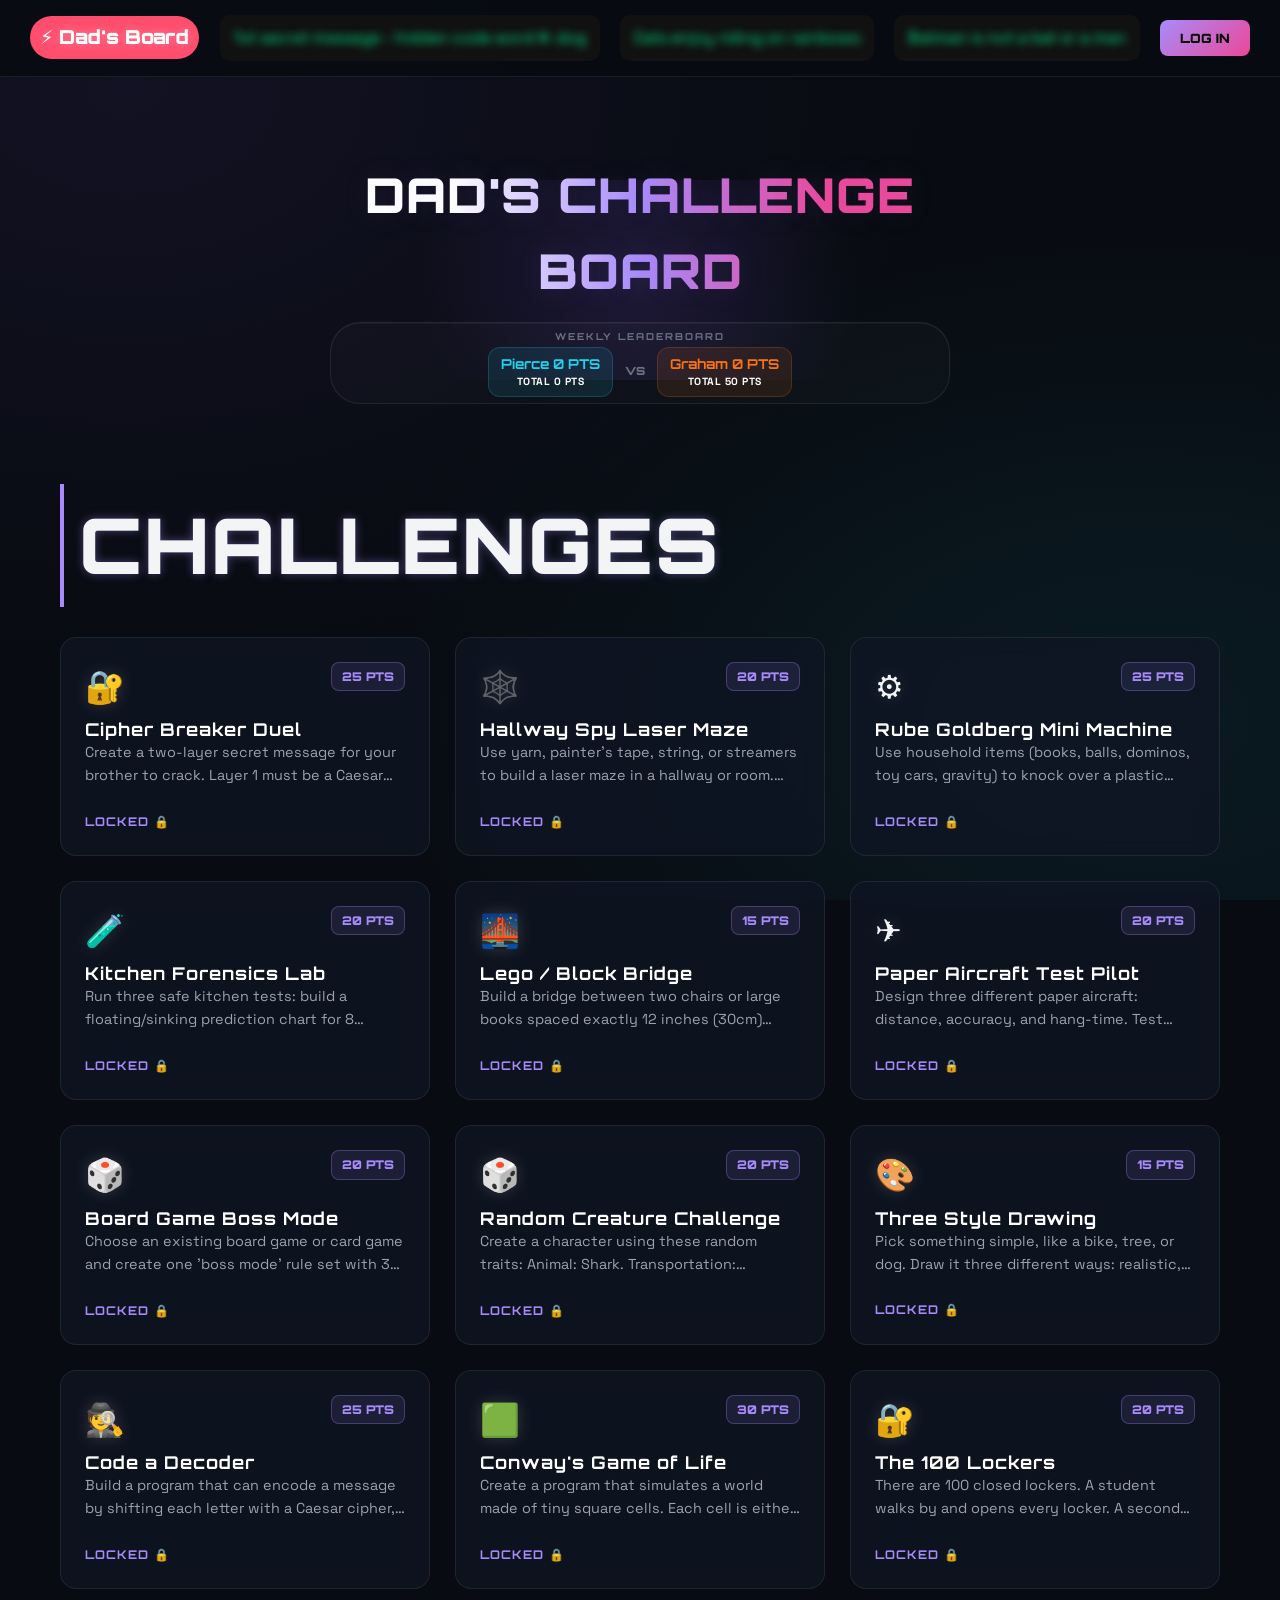
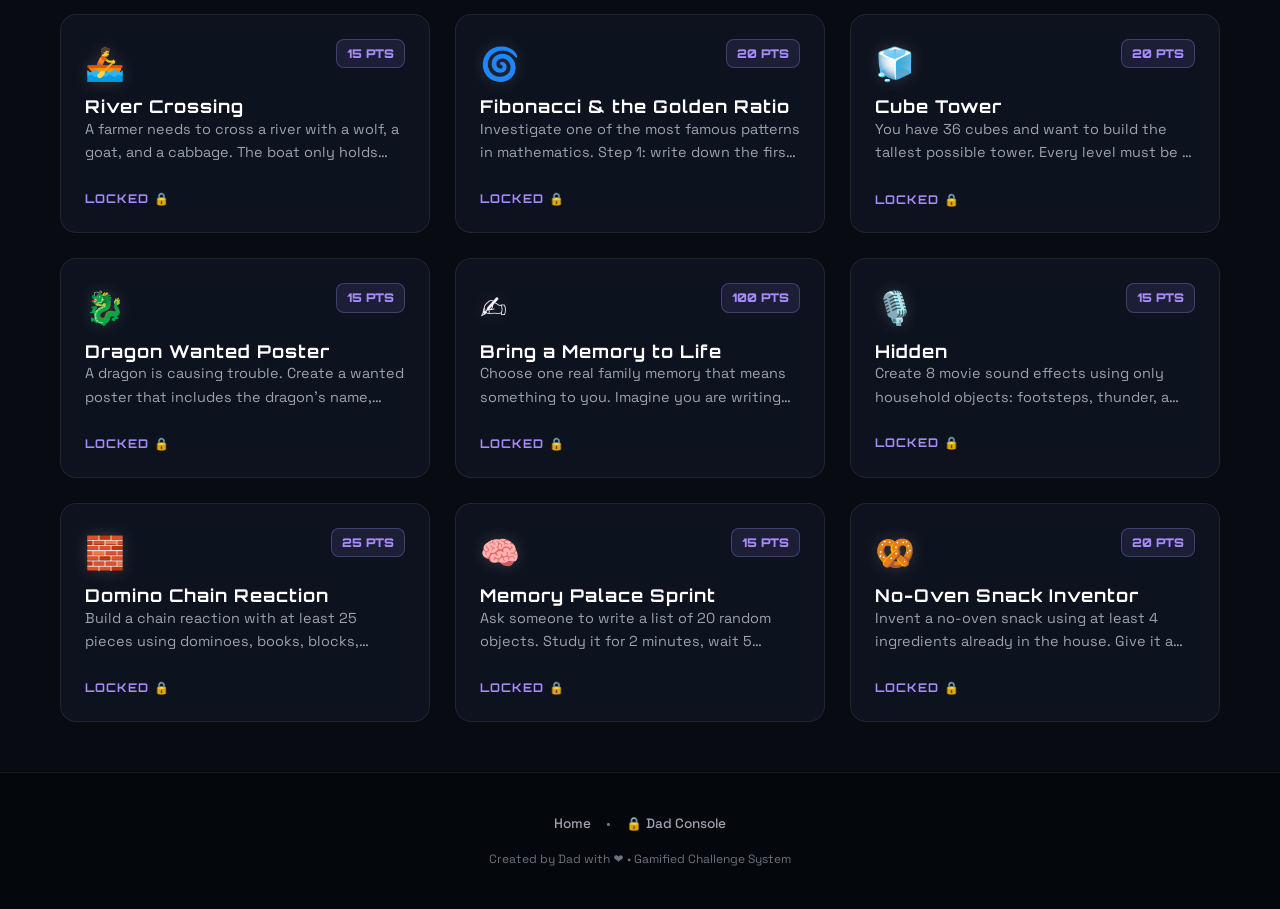
==== commit 33cd1f40: "new challenges for 7/15/26" ====
--- a/index.html
+++ b/index.html
@@ -50,7 +50,7 @@
       <h1 class="hero-title" data-text="DAD'S CHALLENGE BOARD">DAD'S CHALLENGE BOARD</h1>
     <div class="leaderboard-preview" id="global-leaderboard" aria-label="Current Scores">
       <div class="leaderboard-title">WEEKLY LEADERBOARD</div>
-      <div class="leaderboard-reset-note">Resets Fridays at 8 PM ET</div>
+     
       <div class="scores-container ">
         <div class="player-score-tag pierce-tag" id="leaderboard-pierce">
           <span class="player-name">Pierce</span>
--- a/style.css
+++ b/style.css
@@ -137,14 +137,20 @@
   margin-bottom: 2px;
 }
 
+@media screen and (min-width: 768px) {
 .scores-container {
+  gap: 64px;
+}
+}
+
+.scores-container {
   display: flex;
   align-items: center;
   gap: 12px;
 }
 
 .player-score-tag {
-  display: flex;
+  /* display: flex; */
   flex-direction: column;
   align-items: center;
   gap: 2px;
@@ -162,11 +168,12 @@
 }
 
 .player-total {
-  color: var(--text-muted);
+  color: #fff;
   font-family: var(--font-body);
   font-size: 0.65rem;
   font-weight: 700;
   letter-spacing: 0.5px;
+  display: block;
 }
 
 .leaderboard-reset-note {
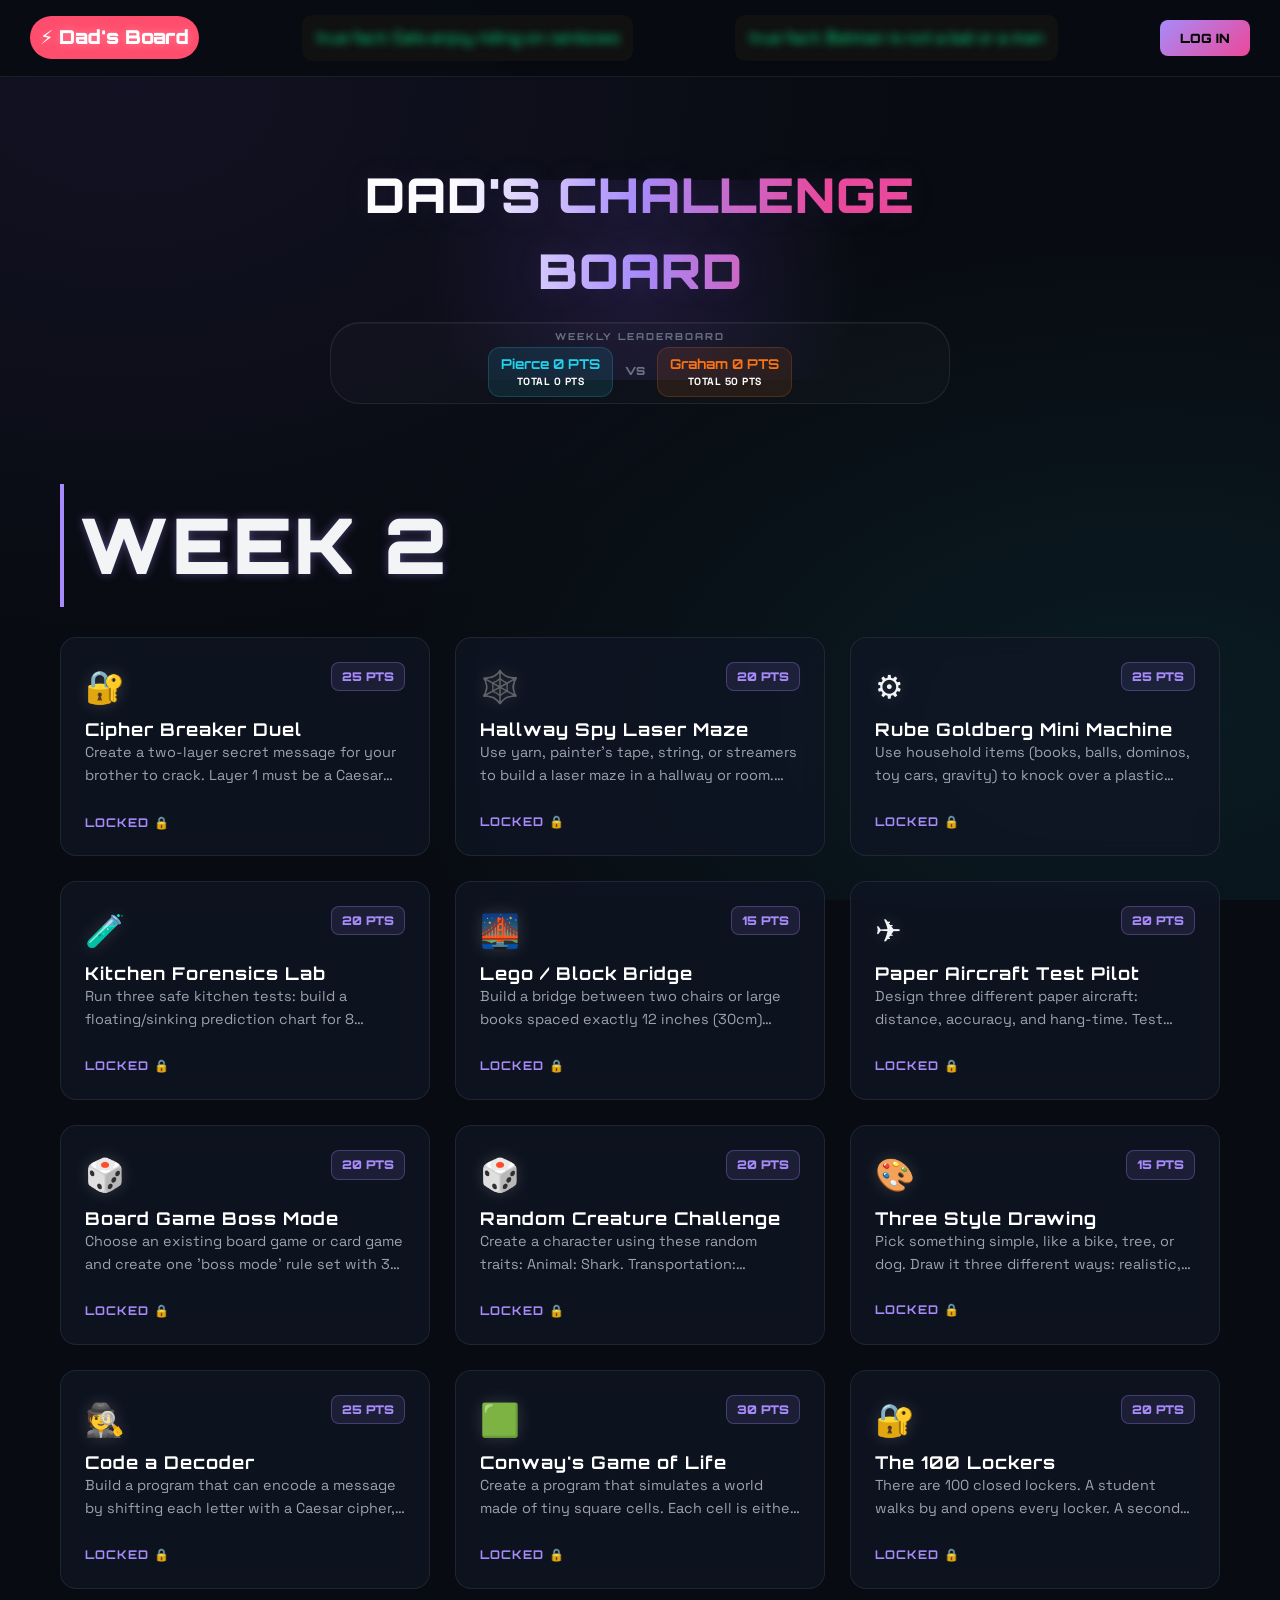
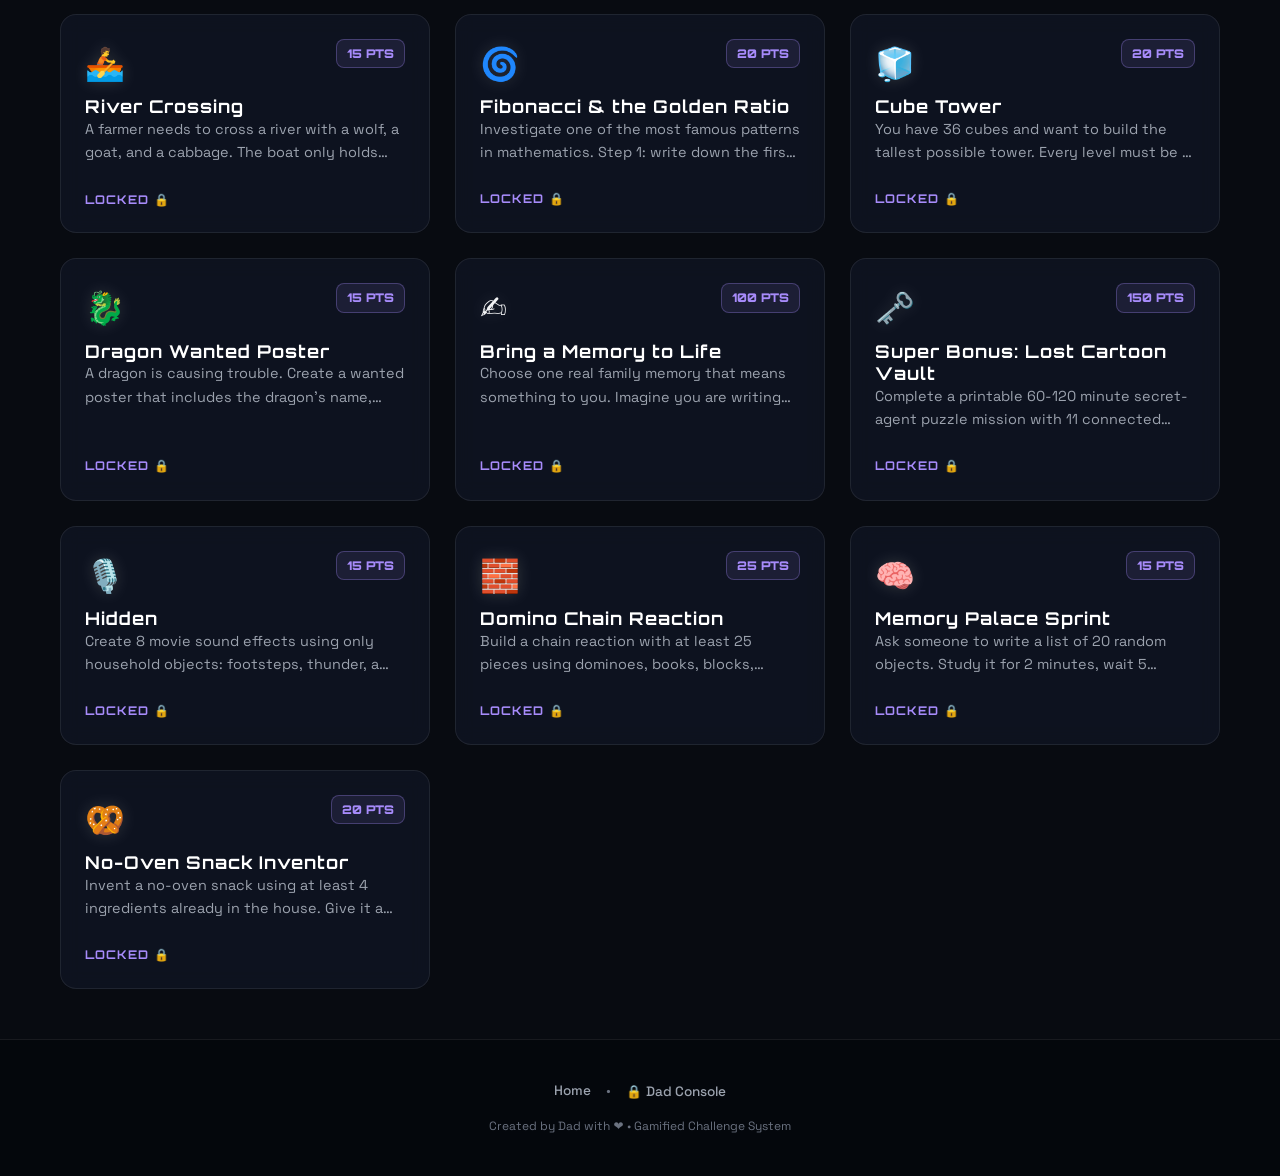
==== commit c9550d40: "updated 7/15/26 - super bonus challenge with regular show answre" ====
--- a/index.html
+++ b/index.html
@@ -22,9 +22,9 @@
     </div>
     
     <!-- Live Leaderboard -->
-    <p class="secret">1st secret message - hidden code word #: dog</p>
-    <p class="secret">Cats enjoy riding on rainbows</p>
-        <p class="secret">Batman is not a bat or a man</p>
+   
+    <p class="secret">true fact: Cats enjoy riding on rainbows</p>
+        <p class="secret">true fact: Batman is not a bat or a man</p>
 
 
 
@@ -47,7 +47,7 @@
   <header class="hero-header">
     <div class="hero-bg-glow"></div>
     <div class="hero-content">
-      <h1 class="hero-title" data-text="DAD'S CHALLENGE BOARD">DAD'S CHALLENGE BOARD</h1>
+      <h1 class="hero-title" data-text="THE CHALLENGE BOARD">DAD'S CHALLENGE BOARD</h1>
     <div class="leaderboard-preview" id="global-leaderboard" aria-label="Current Scores">
       <div class="leaderboard-title">WEEKLY LEADERBOARD</div>
      
@@ -71,7 +71,7 @@
   <!-- Main Challenge Grid -->
   <main class="main-container">
     <section class="challenges-section">
-      <h2 class="section-title power-title">CHALLENGES</h2>
+      <h2 class="section-title power-title">Week 2</h2>
       <div class="challenges-grid" id="challenges-grid">
         <!-- Rendered dynamically by app.js -->
         <div class="loading-placeholder">Loading Quest Log...</div>
--- a/style.css
+++ b/style.css
@@ -523,6 +523,8 @@
 
 .challenge-card.completed {
   border-color: rgba(16, 185, 129, 0.3);
+  opacity: 0.52;
+  filter: grayscale(0.35);
 }
 
 .challenge-card.completed::before {
@@ -531,7 +533,9 @@
 
 .challenge-card.completed:hover {
   border-color: var(--accent-green);
-  box-shadow: 0 10px 20px rgba(0, 0, 0, 0.3), 0 0 15px var(--accent-green-glow);
+  box-shadow: 0 0 12px rgba(16, 185, 129, 0.12);
+  opacity: 0.68;
+  transform: none;
 }
 
 /* Card Header Components */
@@ -815,6 +819,24 @@
 
 #detail-challenge-description {
   white-space: pre-wrap;
+}
+
+.printable-challenge-link {
+  display: inline-flex;
+  align-items: center;
+  margin-top: 14px;
+  color: var(--accent-cyan);
+  font-family: var(--font-display);
+  font-size: 0.8rem;
+  font-weight: 900;
+  letter-spacing: 0.5px;
+  text-decoration: none;
+  text-transform: uppercase;
+}
+
+.printable-challenge-link:hover {
+  color: #fff;
+  text-shadow: 0 0 8px var(--accent-cyan-glow);
 }
 
 /* Lock Warning inside Modal */
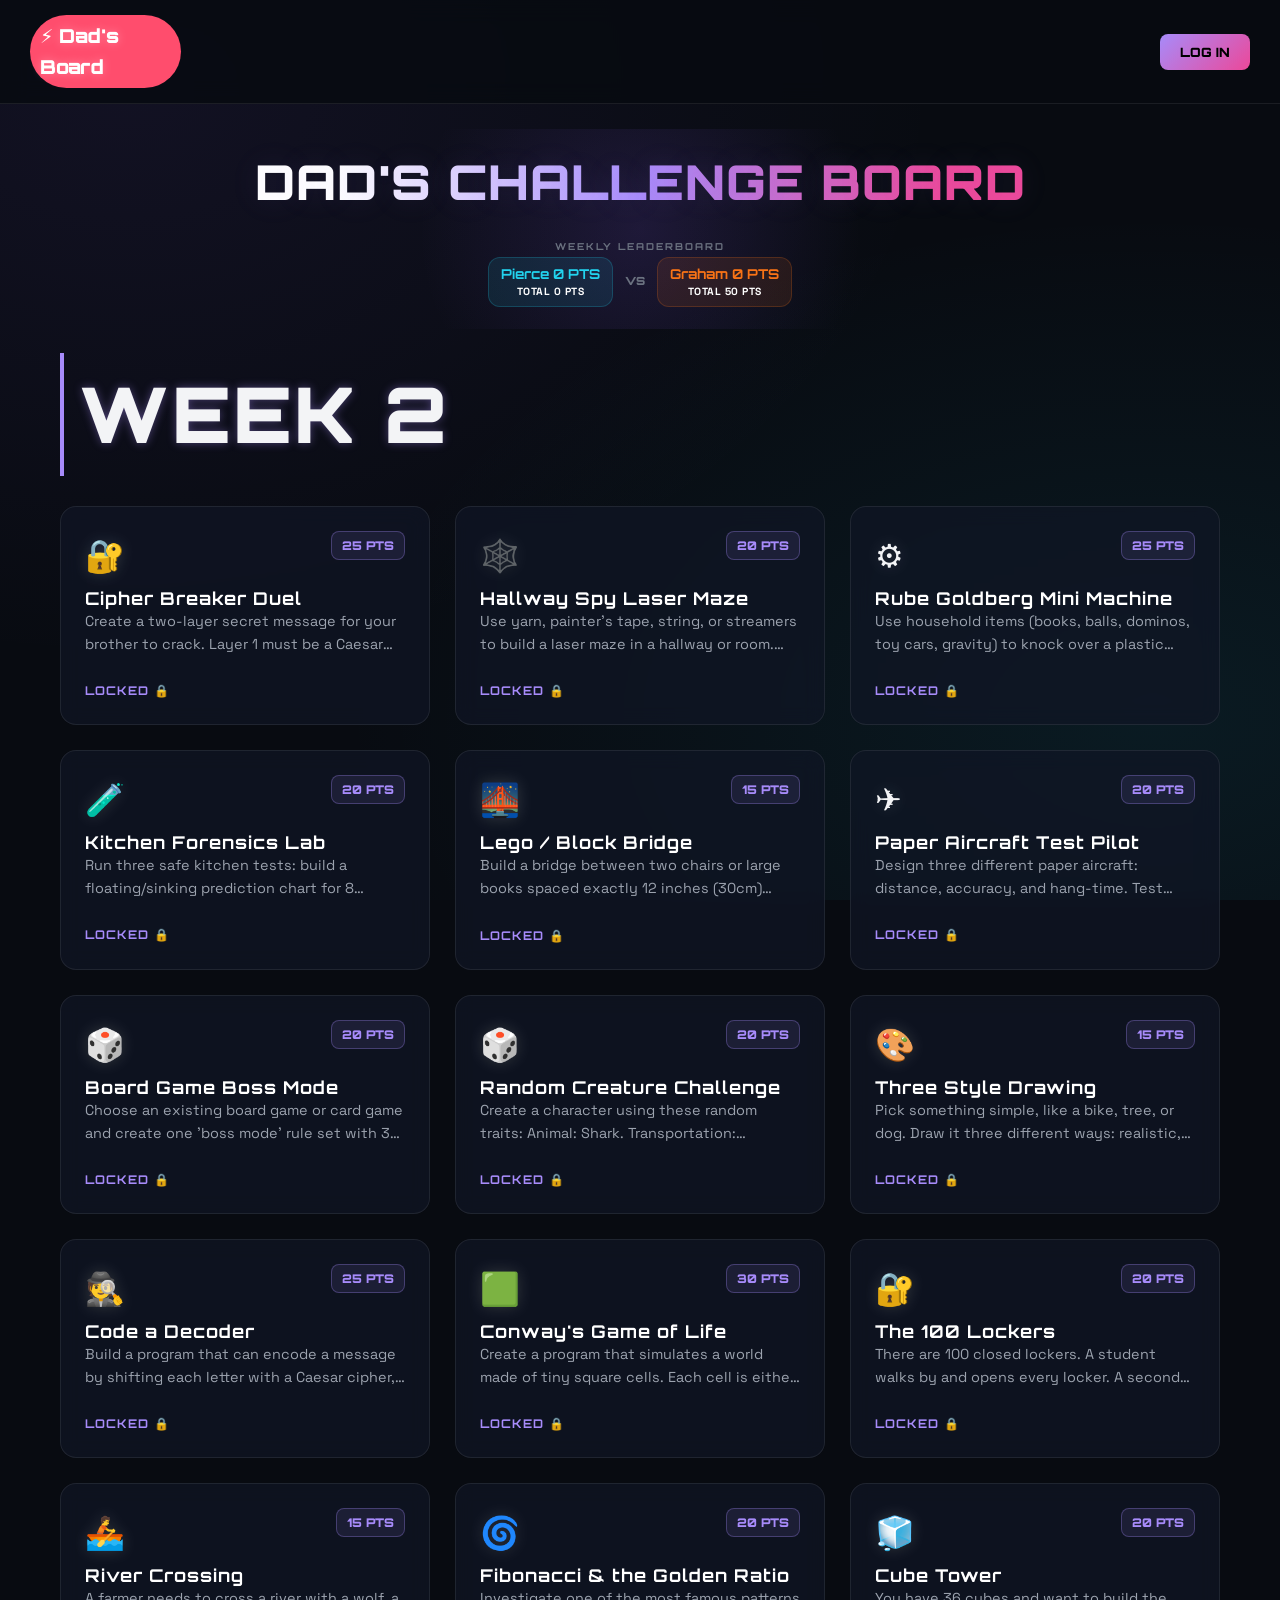
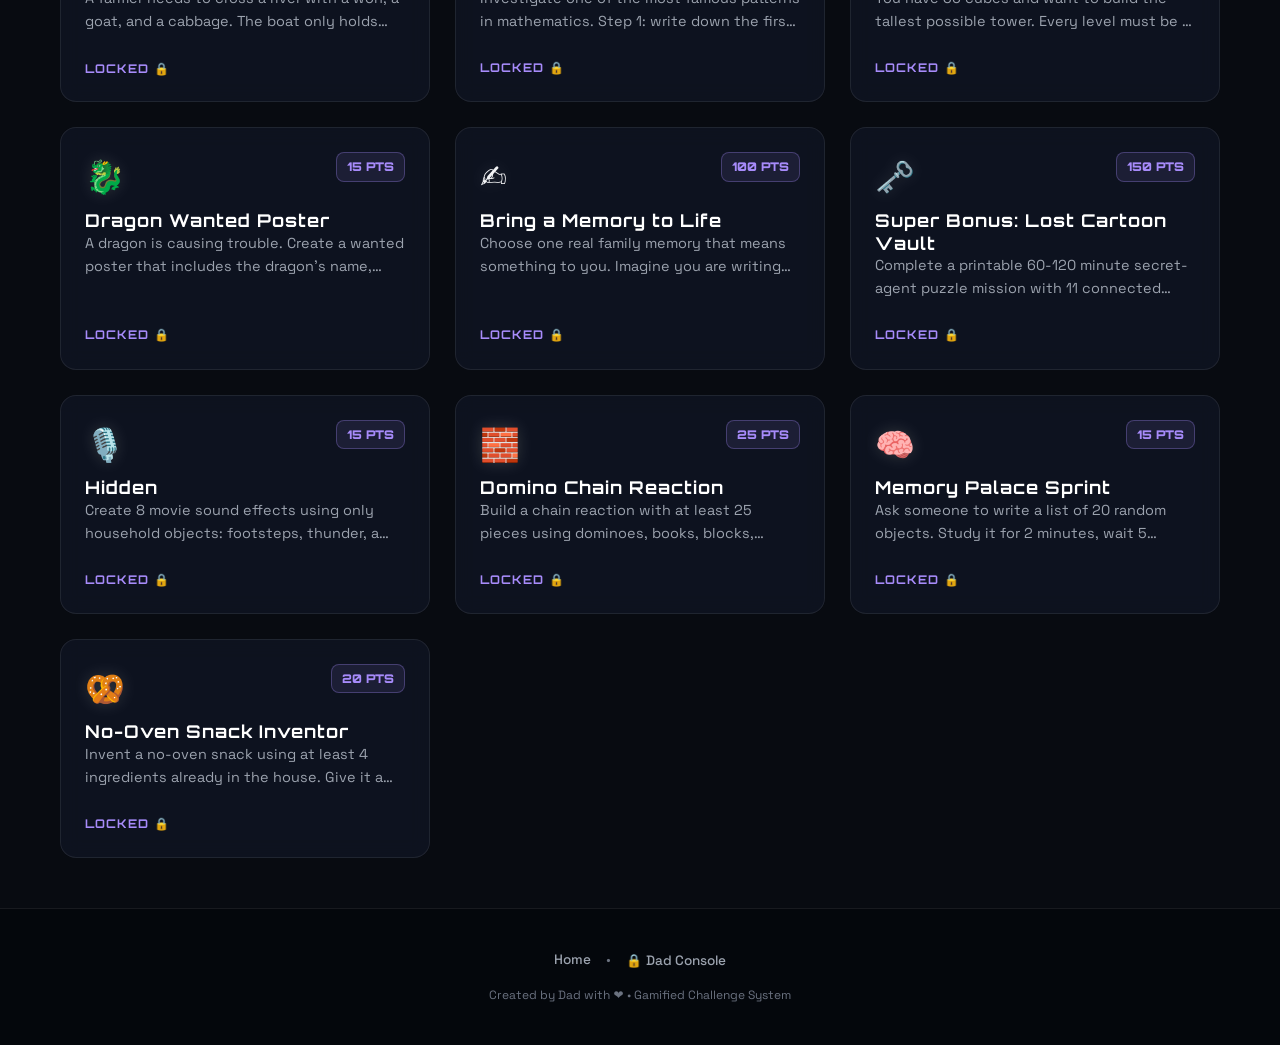
==== commit edd7733c: "style fixes" ====
--- a/index.html
+++ b/index.html
@@ -22,11 +22,7 @@
     </div>
     
     <!-- Live Leaderboard -->
-   
-    <p class="secret">true fact: Cats enjoy riding on rainbows</p>
-        <p class="secret">true fact: Batman is not a bat or a man</p>
-
-
+  
 
     <!-- Active User Profile Section -->
     <div class="auth-section" id="nav-auth-section">
--- a/style.css
+++ b/style.css
@@ -121,11 +121,11 @@
   display: flex;
   flex-direction: column;
   align-items: center;
-  background: rgba(255, 255, 255, 0.02);
-  border: 1px solid var(--border-color);
+  /* background: rgba(255, 255, 255, 0.02); */
+  /* border: 1px solid var(--border-color); */
   padding: 6px 16px;
   border-radius: 30px;
-  box-shadow: inset 0 1px 1px rgba(255, 255, 255, 0.05);
+  /* box-shadow: inset 0 1px 1px rgba(255, 255, 255, 0.05); */
 }
 
 .leaderboard-title {
@@ -367,7 +367,7 @@
 .hero-header {
   position: relative;
   text-align: center;
-  padding: 80px 20px;
+  padding: 10px 20px;
   overflow: hidden;
 }
 
@@ -419,13 +419,6 @@
 .flip-back {
   background: #b2f7ef;
   transform: rotateY(180deg);
-}
-
-.hero-content {
-  position: relative;
-  z-index: 2;
-  width: 50%;
-  margin: 0 auto;
 }
 
 .hero-title {
@@ -443,6 +436,28 @@
   animation: float 4s ease-in-out infinite;
 }
 
+@media only screen and (max-width: 480px) {
+  /* Your phone-specific CSS goes here */
+  .hero-content {
+    width: 95%;
+    white-space: normal;
+  }
+  .hero-title {
+    font-size: 1.2rem;
+  }
+}
+
+@media screen and (min-width: 768px) {
+  .hero-content {
+    position: relative;
+    z-index: 2;
+    width: 80%;
+    margin: 0 auto;
+    white-space: nowrap;
+  }
+}
+
+
 .hero-subtitle {
   font-size: 1.1rem;
   color: var(--text-secondary);
@@ -1272,24 +1287,19 @@
     gap: 15px;
     padding: 15px;
   }
-  
+}
   .nav-brand {
     order: 1;
   }
   
   .leaderboard-preview {
     order: 3;
-    width: 50%;
   }
   
   .auth-section {
     order: 2;
     width: 100%;
-    justify-content: center;
-  }
-  
-  .hero-title {
-    font-size: 2.2rem;
+    justify-content: right;
   }
   
   .hero-header {
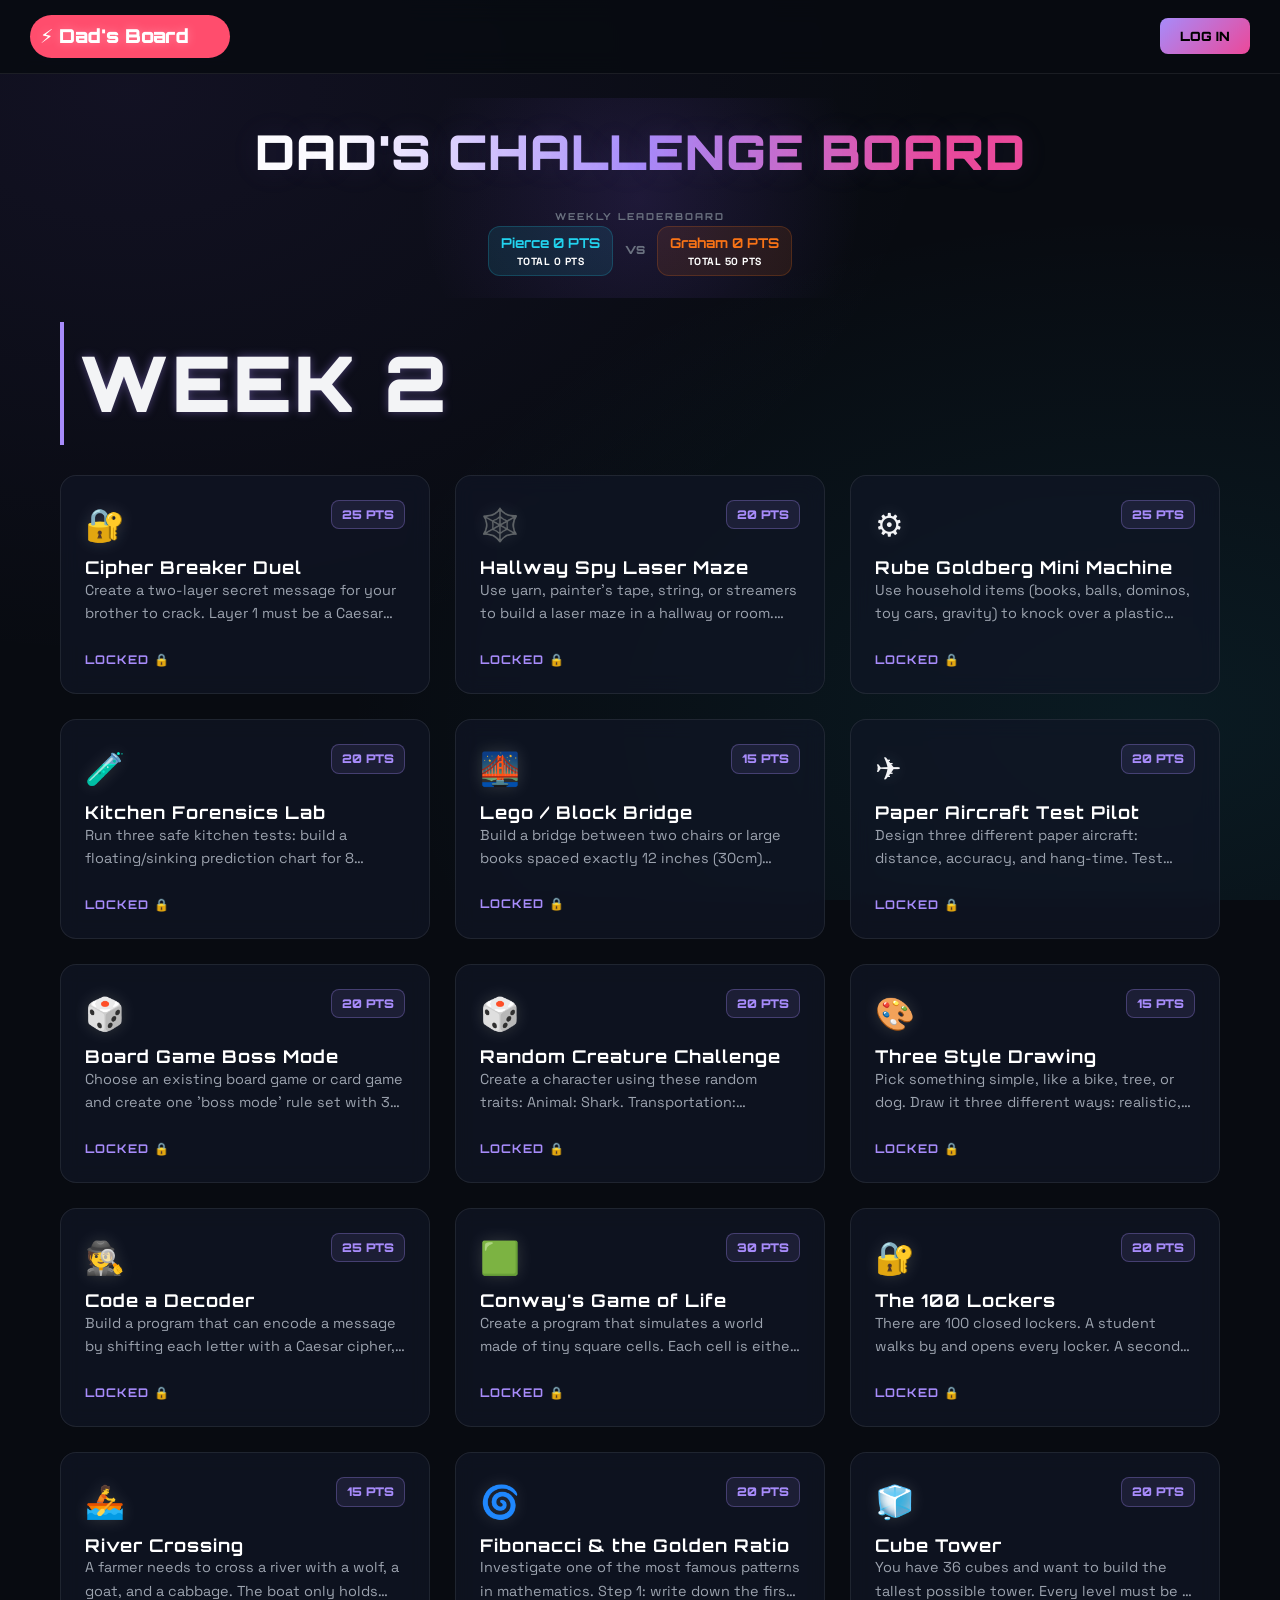
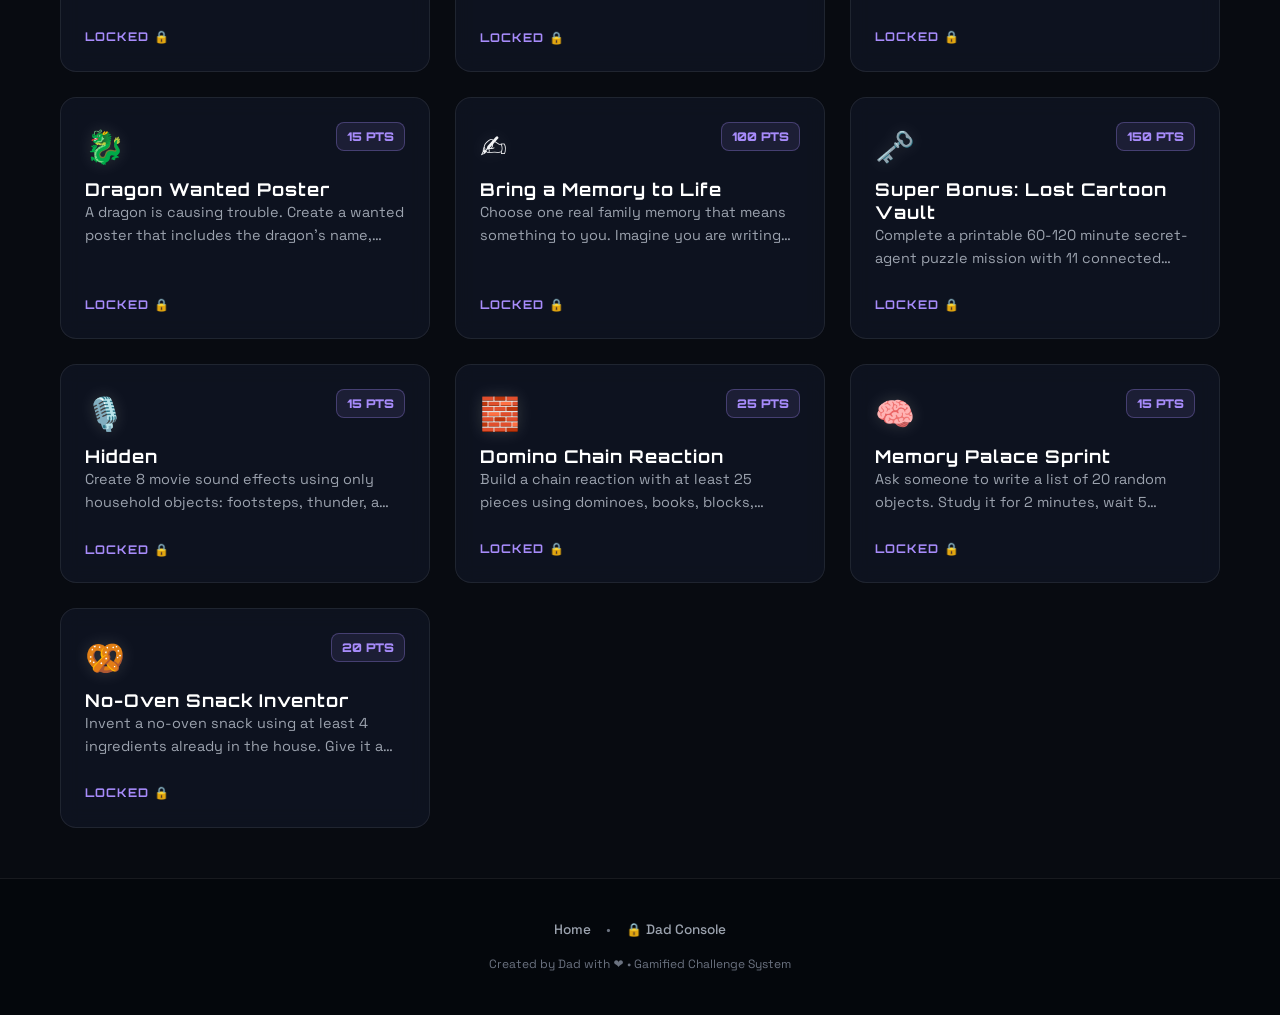
==== commit d3aa9a85: "points for this week" ====
--- a/index.html
+++ b/index.html
@@ -57,7 +57,7 @@
         <div class="player-score-tag graham-tag" id="leaderboard-graham">
           <span class="player-name">Graham</span>
           <span class="player-points" id="lb-pts-graham">0 PTS</span>
-          <span class="player-total" id="lb-total-graham">TOTAL 50 PTS</span>
+          <span class="player-total" id="lb-total-graham">TOTAL 550 PTS</span>
         </div>
       </div>
     </div>
--- a/style.css
+++ b/style.css
@@ -1241,6 +1241,7 @@
   color: white;
   font-weight: 900;
   animation: wiggle 1.4s ease-in-out infinite;
+  min-width: 200px;
 }
 
 @keyframes wiggle {
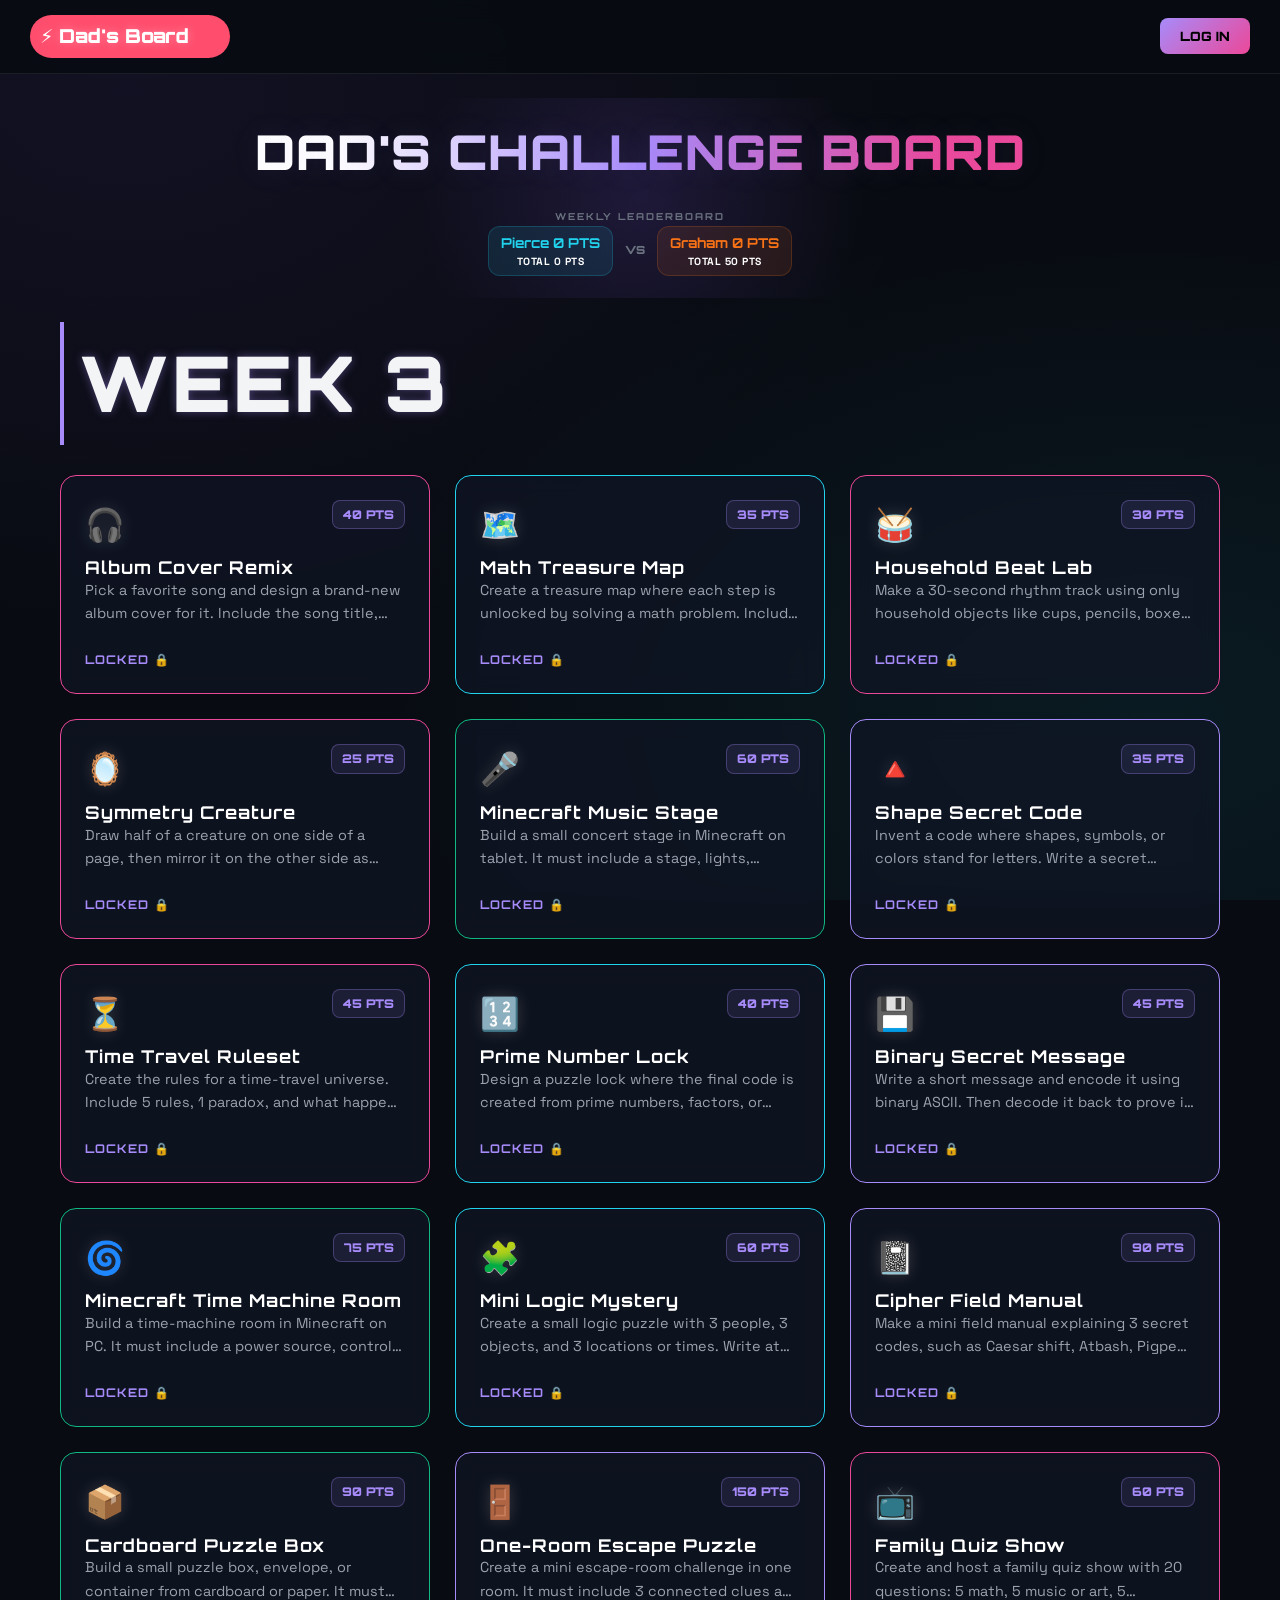
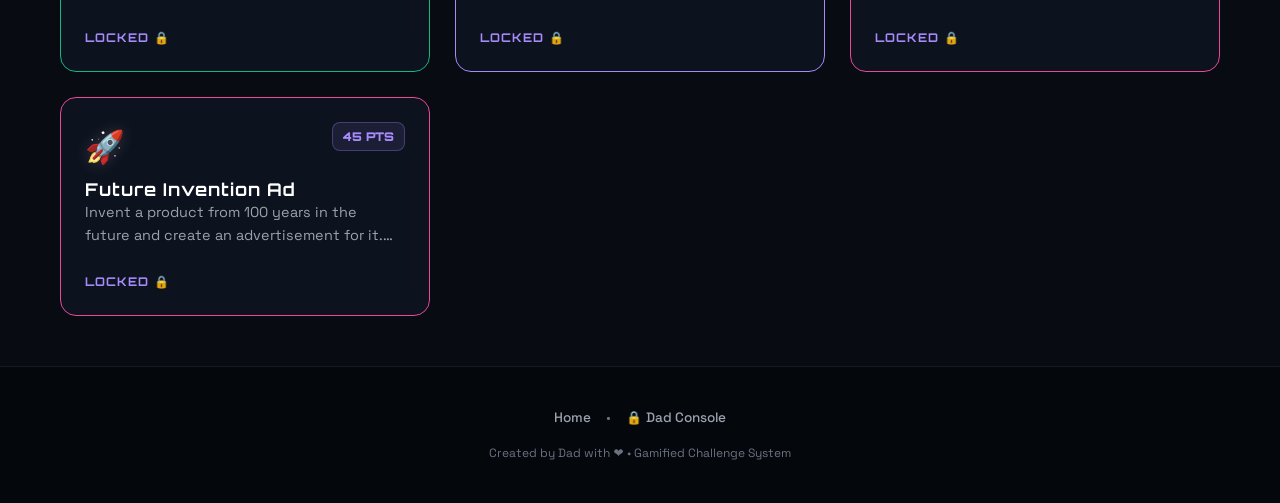
==== commit eb0ef863: "week 3" ====
--- a/index.html
+++ b/index.html
@@ -67,7 +67,7 @@
   <!-- Main Challenge Grid -->
   <main class="main-container">
     <section class="challenges-section">
-      <h2 class="section-title power-title">Week 2</h2>
+      <h2 class="section-title power-title">Week 3</h2>
       <div class="challenges-grid" id="challenges-grid">
         <!-- Rendered dynamically by app.js -->
         <div class="loading-placeholder">Loading Quest Log...</div>
--- a/style.css
+++ b/style.css
@@ -25,6 +25,20 @@
   --accent-green: #10b981;
   --accent-green-glow: rgba(16, 185, 129, 0.3);
   --accent-red: #ef4444;
+
+  .math { border: 1px solid var(--accent-cyan) !important;}
+  .art { border: 1px solid  var(--accent-pink) !important;}
+  .science { border: 1px solid  var(--accent-purple) !important;}
+  .history { border: 1px solid  var(--accent-orange) !important;}
+  .sports { border: 1px solid  var(--accent-green) !important;}
+  .coding { border: 1px solid  var(--accent-purple) !important;}
+  .music { border: 1px solid  var(--accent-cyan) !important;}
+  .gaming { border: 1px solid  var(--accent-purple) !important;}
+  .reading { border: 1px solid  var(--accent-orange) !important;}
+  .writing { border: 1px solid  var(--accent-pink) !important;}
+  .crypto { border: 1px solid var(--accent-purple) !important;}
+  .building { border: 1px solid var(--accent-green) !important;}
+  .creative { border: 1px solid var(--accent-pink) !important;}
   
   /* Fonts */
   --font-display: 'Orbitron', system-ui, -apple-system, sans-serif;
@@ -539,7 +553,7 @@
 .challenge-card.completed {
   border-color: rgba(16, 185, 129, 0.3);
   opacity: 0.52;
-  filter: grayscale(0.35);
+  filter: sepia(1);
 }
 
 .challenge-card.completed::before {
